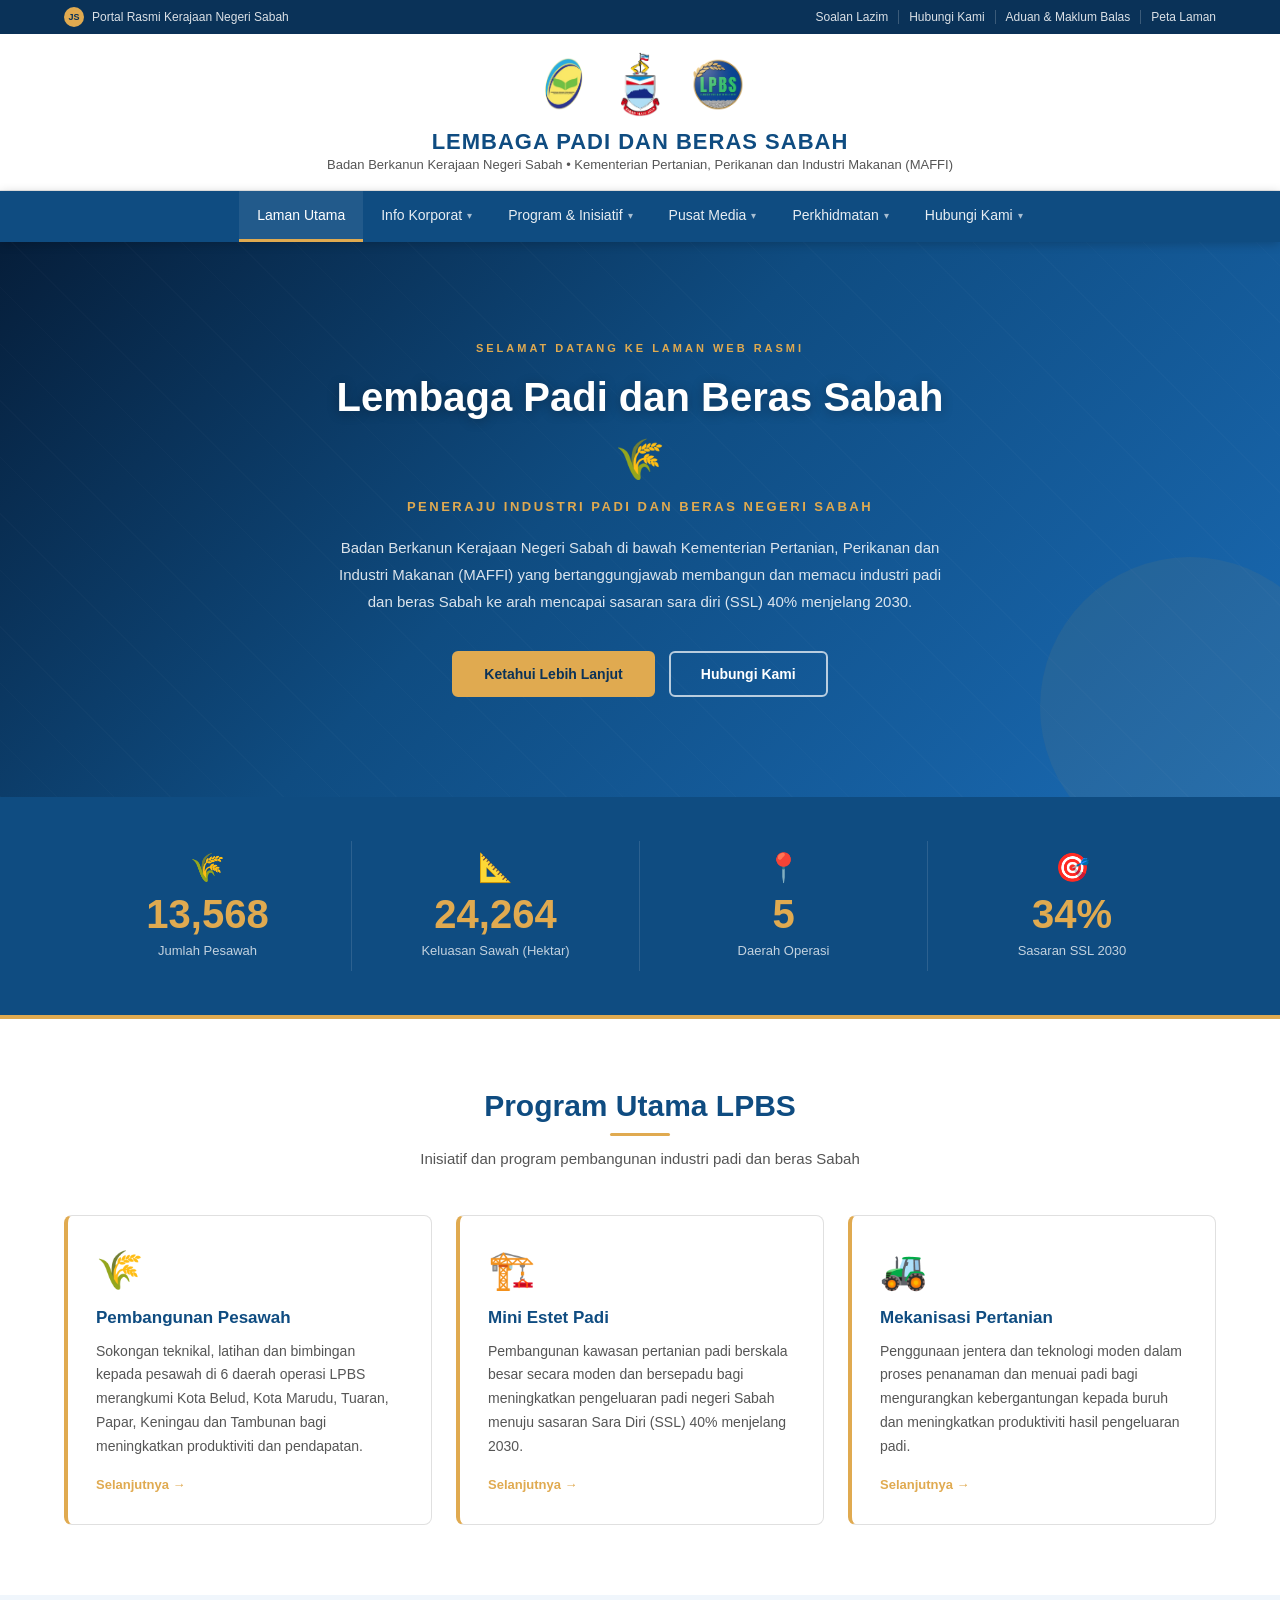
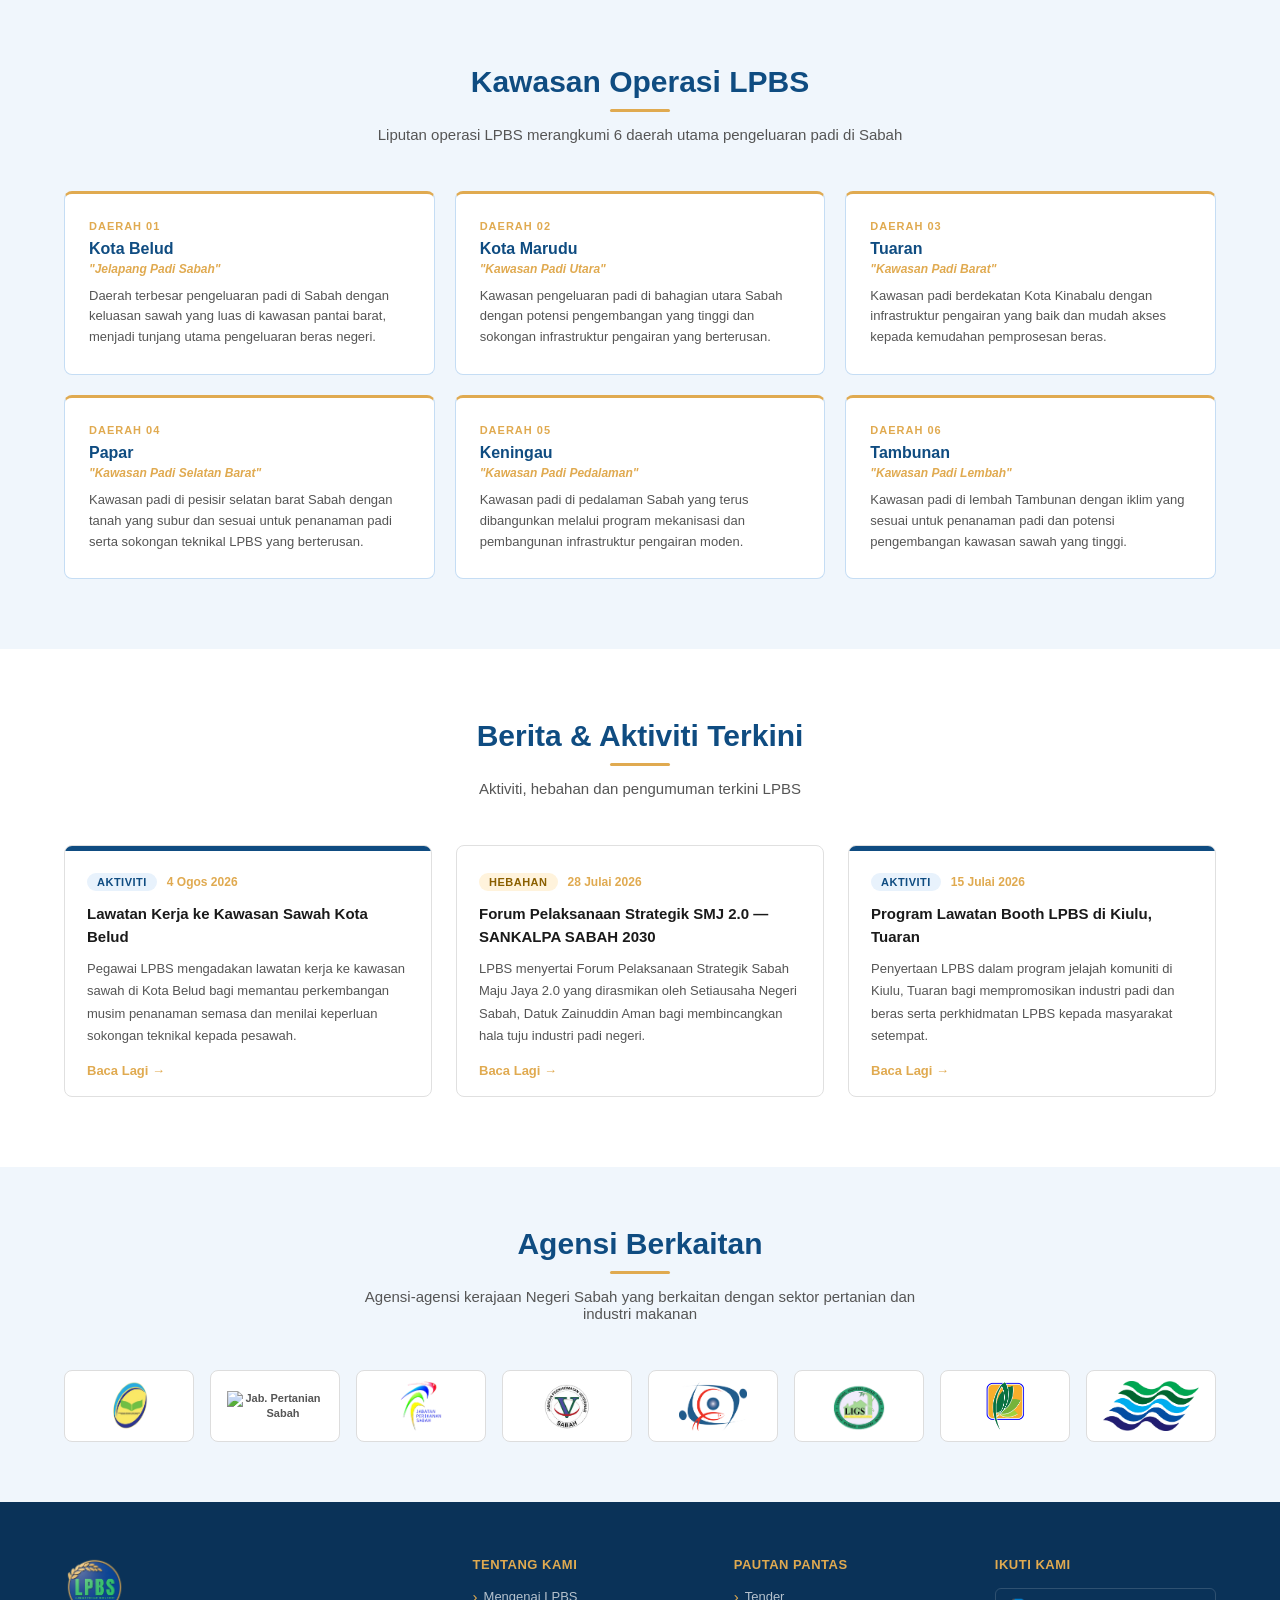
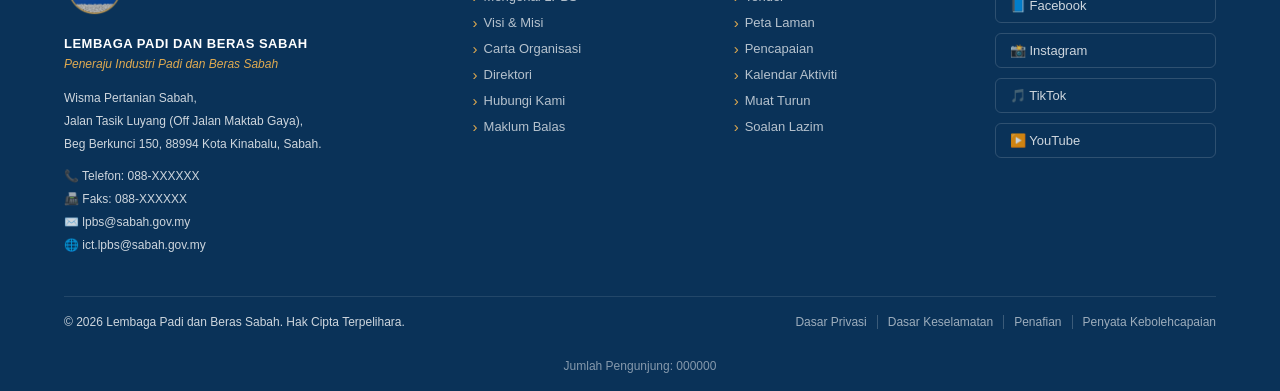
==== index.html @ e5ec913c "Laman web LPBS - versi pertama" ====
<!DOCTYPE html>
<html lang="ms">
<head>
  <meta charset="UTF-8">
  <meta name="viewport" content="width=device-width, initial-scale=1.0">
  <meta name="description" content="Laman web rasmi Lembaga Padi dan Beras Sabah (LPBS). Badan Berkanun Kerajaan Negeri Sabah di bawah MAFFI — membangun industri padi dan beras Sabah.">
  <title>Laman Utama — Lembaga Padi dan Beras Sabah (LPBS)</title>
  <link rel="stylesheet" href="css/style.css">
</head>
<body>

<!-- BAR UTILITI ATAS -->
<div class="bar-utiliti">
  <div class="bekas">
    <div class="kiri">
      <span class="jata-kecil">JS</span>
      <a href="https://sabah.gov.my" target="_blank">Portal Rasmi Kerajaan Negeri Sabah</a>
    </div>
    <div class="kanan">
      <a href="pages/hubungi-kami.html#faq">Soalan Lazim</a>
      <a href="pages/hubungi-kami.html">Hubungi Kami</a>
      <a href="pages/hubungi-kami.html#maklum-balas">Aduan &amp; Maklum Balas</a>
      <a href="#">Peta Laman</a>
    </div>
  </div>
</div>

<!-- PENGEPALA -->
<header class="pengepala">
  <div class="bekas">
    <div class="logo-baris">
      <img src="assets/logo-maffi.png" alt="Logo MAFFI"
        style="height:55px;width:auto;object-fit:contain"
        onerror="this.style.display='none'">
      <img src="assets/jata-sabah.png" alt="Jata Negeri Sabah"
        style="height:65px;width:auto;object-fit:contain">
      <img src="assets/lpbs-logo.png" alt="Logo LPBS"
        style="height:55px;width:auto;object-fit:contain">
    </div>
    <div class="nama-agensi">
      <h1>LEMBAGA PADI DAN BERAS SABAH</h1>
      <p>Badan Berkanun Kerajaan Negeri Sabah &bull; Kementerian Pertanian, Perikanan dan Industri Makanan (MAFFI)</p>
    </div>
  </div>
</header>

<!-- NAVIGASI -->
<nav class="navigasi">
  <div class="bekas">
    <button class="hamburger" aria-label="Buka Menu">
      <span></span><span></span><span></span>
    </button>
    <div class="nav-dalam">
      <div class="nav-item">
        <a href="index.html" class="aktif">Laman Utama</a>
      </div>
      <div class="nav-item">
        <a href="pages/info-korporat.html">Info Korporat <span class="anak-panah">▾</span></a>
        <div class="dropdown">
          <a href="pages/info-korporat.html">Latar Belakang</a>
          <a href="pages/info-korporat.html#visi-misi">Visi &amp; Misi</a>
          <a href="pages/info-korporat.html#piagam">Piagam Pelanggan</a>
          <a href="pages/info-korporat.html#carta">Carta Organisasi</a>
          <a href="pages/info-korporat.html#pengurusan">Pengurusan Tertinggi</a>
          <a href="pages/info-korporat.html#lembaga">Ahli Lembaga Pengarah</a>
        </div>
      </div>
      <div class="nav-item">
        <a href="pages/program-inisiatif.html">Program &amp; Inisiatif <span class="anak-panah">▾</span></a>
        <div class="dropdown">
          <a href="pages/program-inisiatif.html">Pembangunan Pesawah</a>
          <a href="pages/program-inisiatif.html#pengeluaran">Pengeluaran Padi</a>
          <a href="pages/program-inisiatif.html#mini-estet">Mini Estet Padi</a>
          <a href="pages/program-inisiatif.html#mekanisasi">Mekanisasi Pertanian</a>
          <a href="pages/program-inisiatif.html#skim">Skim Sokongan Pesawah</a>
        </div>
      </div>
      <div class="nav-item">
        <a href="pages/pusat-media.html">Pusat Media <span class="anak-panah">▾</span></a>
        <div class="dropdown">
          <a href="pages/pusat-media.html">Arkib Aktiviti</a>
          <a href="pages/pusat-media.html#galeri">Galeri Foto</a>
          <a href="pages/pusat-media.html#video">Video LPBS</a>
          <a href="pages/pusat-media.html#muat-turun">Muat Turun</a>
          <a href="pages/pusat-media.html#pencapaian">Pencapaian &amp; Anugerah</a>
        </div>
      </div>
      <div class="nav-item">
        <a href="#">Perkhidmatan <span class="anak-panah">▾</span></a>
        <div class="dropdown">
          <a href="#">Portal SSO</a>
          <a href="#">Webmail</a>
          <a href="#">e-Prestasi</a>
          <a href="#">e-Cuti</a>
          <a href="#">e-Pergerakan</a>
        </div>
      </div>
      <div class="nav-item">
        <a href="pages/hubungi-kami.html">Hubungi Kami <span class="anak-panah">▾</span></a>
        <div class="dropdown">
          <a href="pages/hubungi-kami.html">Direktori</a>
          <a href="pages/hubungi-kami.html#maklum-balas">Maklum Balas</a>
          <a href="pages/hubungi-kami.html#faq">Soalan Lazim (FAQ)</a>
        </div>
      </div>
    </div>
  </div>
</nav>

<!-- HERO BANNER -->
<section class="hero">
  <div class="hero-dalam">
    <div class="hero-label">Selamat Datang ke Laman Web Rasmi</div>
    <h2>Lembaga Padi dan Beras Sabah</h2>
    <span class="hero-ikon">🌾</span>
    <div class="hero-tagline">Peneraju Industri Padi dan Beras Negeri Sabah</div>
    <p>Badan Berkanun Kerajaan Negeri Sabah di bawah Kementerian Pertanian, Perikanan dan Industri Makanan (MAFFI) yang bertanggungjawab membangun dan memacu industri padi dan beras Sabah ke arah mencapai sasaran sara diri (SSL) 40% menjelang 2030.</p>
    <div class="hero-butang">
      <a href="pages/info-korporat.html" class="btn-emas">Ketahui Lebih Lanjut</a>
      <a href="pages/hubungi-kami.html" class="btn-garisan">Hubungi Kami</a>
    </div>
  </div>
</section>

<!-- BAR STATISTIK -->
<section class="bar-statistik">
  <div class="bekas">
    <div class="statistik-grid">
      <div class="statistik-item">
        <span class="stat-ikon">🌾</span>
        <div class="stat-nombor" data-sasaran="15847">0</div>
        <div class="stat-label">Jumlah Pesawah</div>
      </div>
      <div class="statistik-item">
        <span class="stat-ikon">📐</span>
        <div class="stat-nombor" data-sasaran="28340">0</div>
        <div class="stat-label">Keluasan Sawah (Hektar)</div>
      </div>
      <div class="statistik-item">
        <span class="stat-ikon">📍</span>
        <div class="stat-nombor" data-sasaran="6">0</div>
        <div class="stat-label">Daerah Operasi</div>
      </div>
      <div class="statistik-item">
        <span class="stat-ikon">🎯</span>
        <div class="stat-nombor" data-sasaran="40" data-sufiks="%">0%</div>
        <div class="stat-label">Sasaran SSL 2030</div>
      </div>
    </div>
  </div>
</section>

<!-- PROGRAM UTAMA -->
<section class="seksyen-program">
  <div class="bekas">
    <div class="tajuk-seksyen">
      <h2>Program Utama LPBS</h2>
      <div class="garis-emas"></div>
      <p>Inisiatif dan program pembangunan industri padi dan beras Sabah</p>
    </div>
    <div class="program-grid">
      <div class="kad-program">
        <div class="kad-ikon">🌾</div>
        <h3>Pembangunan Pesawah</h3>
        <p>Sokongan teknikal, latihan dan bimbingan kepada pesawah di 6 daerah operasi LPBS merangkumi Kota Belud, Kota Marudu, Tuaran, Papar, Keningau dan Tambunan bagi meningkatkan produktiviti dan pendapatan.</p>
        <a href="pages/program-inisiatif.html" class="pautan-selanjutnya">Selanjutnya →</a>
      </div>
      <div class="kad-program">
        <div class="kad-ikon">🏗️</div>
        <h3>Mini Estet Padi</h3>
        <p>Pembangunan kawasan pertanian padi berskala besar secara moden dan bersepadu bagi meningkatkan pengeluaran padi negeri Sabah menuju sasaran Sara Diri (SSL) 40% menjelang 2030.</p>
        <a href="pages/program-inisiatif.html#mini-estet" class="pautan-selanjutnya">Selanjutnya →</a>
      </div>
      <div class="kad-program">
        <div class="kad-ikon">🚜</div>
        <h3>Mekanisasi Pertanian</h3>
        <p>Penggunaan jentera dan teknologi moden dalam proses penanaman dan menuai padi bagi mengurangkan kebergantungan kepada buruh dan meningkatkan produktiviti hasil pengeluaran padi.</p>
        <a href="pages/program-inisiatif.html#mekanisasi" class="pautan-selanjutnya">Selanjutnya →</a>
      </div>
    </div>
  </div>
</section>

<!-- KAWASAN OPERASI -->
<section class="seksyen-daerah">
  <div class="bekas">
    <div class="tajuk-seksyen">
      <h2>Kawasan Operasi LPBS</h2>
      <div class="garis-emas"></div>
      <p>Liputan operasi LPBS merangkumi 6 daerah utama pengeluaran padi di Sabah</p>
    </div>
    <div class="daerah-grid">
      <div class="kad-daerah">
        <div class="daerah-nombor">DAERAH 01</div>
        <h3>Kota Belud</h3>
        <div class="daerah-gelaran">"Jelapang Padi Sabah"</div>
        <p>Daerah terbesar pengeluaran padi di Sabah dengan keluasan sawah yang luas di kawasan pantai barat, menjadi tunjang utama pengeluaran beras negeri.</p>
      </div>
      <div class="kad-daerah">
        <div class="daerah-nombor">DAERAH 02</div>
        <h3>Kota Marudu</h3>
        <div class="daerah-gelaran">"Kawasan Padi Utara"</div>
        <p>Kawasan pengeluaran padi di bahagian utara Sabah dengan potensi pengembangan yang tinggi dan sokongan infrastruktur pengairan yang berterusan.</p>
      </div>
      <div class="kad-daerah">
        <div class="daerah-nombor">DAERAH 03</div>
        <h3>Tuaran</h3>
        <div class="daerah-gelaran">"Kawasan Padi Barat"</div>
        <p>Kawasan padi berdekatan Kota Kinabalu dengan infrastruktur pengairan yang baik dan mudah akses kepada kemudahan pemprosesan beras.</p>
      </div>
      <div class="kad-daerah">
        <div class="daerah-nombor">DAERAH 04</div>
        <h3>Papar</h3>
        <div class="daerah-gelaran">"Kawasan Padi Selatan Barat"</div>
        <p>Kawasan padi di pesisir selatan barat Sabah dengan tanah yang subur dan sesuai untuk penanaman padi serta sokongan teknikal LPBS yang berterusan.</p>
      </div>
      <div class="kad-daerah">
        <div class="daerah-nombor">DAERAH 05</div>
        <h3>Keningau</h3>
        <div class="daerah-gelaran">"Kawasan Padi Pedalaman"</div>
        <p>Kawasan padi di pedalaman Sabah yang terus dibangunkan melalui program mekanisasi dan pembangunan infrastruktur pengairan moden.</p>
      </div>
      <div class="kad-daerah">
        <div class="daerah-nombor">DAERAH 06</div>
        <h3>Tambunan</h3>
        <div class="daerah-gelaran">"Kawasan Padi Lembah"</div>
        <p>Kawasan padi di lembah Tambunan dengan iklim yang sesuai untuk penanaman padi dan potensi pengembangan kawasan sawah yang tinggi.</p>
      </div>
    </div>
  </div>
</section>

<!-- BERITA & AKTIVITI -->
<section class="seksyen-berita">
  <div class="bekas">
    <div class="tajuk-seksyen">
      <h2>Berita &amp; Aktiviti Terkini</h2>
      <div class="garis-emas"></div>
      <p>Aktiviti, hebahan dan pengumuman terkini LPBS</p>
    </div>
    <div class="berita-grid">
      <div class="kad-berita">
        <div class="berita-bar"></div>
        <div class="berita-kandungan">
          <div class="berita-meta">
            <span class="badge-kategori badge-aktiviti">Aktiviti</span>
            <span class="berita-tarikh">4 Ogos 2026</span>
          </div>
          <h3>Lawatan Kerja ke Kawasan Sawah Kota Belud</h3>
          <p>Pegawai LPBS mengadakan lawatan kerja ke kawasan sawah di Kota Belud bagi memantau perkembangan musim penanaman semasa dan menilai keperluan sokongan teknikal kepada pesawah.</p>
          <a href="pages/pusat-media.html" class="pautan-baca">Baca Lagi →</a>
        </div>
      </div>
      <div class="kad-berita">
        <div class="berita-bar" style="background:var(--emas)"></div>
        <div class="berita-kandungan">
          <div class="berita-meta">
            <span class="badge-kategori badge-hebahan">Hebahan</span>
            <span class="berita-tarikh">28 Julai 2026</span>
          </div>
          <h3>Forum Pelaksanaan Strategik SMJ 2.0 — SANKALPA SABAH 2030</h3>
          <p>LPBS menyertai Forum Pelaksanaan Strategik Sabah Maju Jaya 2.0 yang dirasmikan oleh Setiausaha Negeri Sabah, Datuk Zainuddin Aman bagi membincangkan hala tuju industri padi negeri.</p>
          <a href="pages/pusat-media.html" class="pautan-baca">Baca Lagi →</a>
        </div>
      </div>
      <div class="kad-berita">
        <div class="berita-bar"></div>
        <div class="berita-kandungan">
          <div class="berita-meta">
            <span class="badge-kategori badge-aktiviti">Aktiviti</span>
            <span class="berita-tarikh">15 Julai 2026</span>
          </div>
          <h3>Program Lawatan Booth LPBS di Kiulu, Tuaran</h3>
          <p>Penyertaan LPBS dalam program jelajah komuniti di Kiulu, Tuaran bagi mempromosikan industri padi dan beras serta perkhidmatan LPBS kepada masyarakat setempat.</p>
          <a href="pages/pusat-media.html" class="pautan-baca">Baca Lagi →</a>
        </div>
      </div>
    </div>
  </div>
</section>

<!-- AGENSI BERKAITAN -->
<section class="seksyen-agensi">
  <div class="bekas">
    <div class="tajuk-seksyen">
      <h2>Agensi Berkaitan</h2>
      <div class="garis-emas"></div>
      <p>Agensi-agensi kerajaan Negeri Sabah yang berkaitan dengan sektor pertanian dan industri makanan</p>
    </div>
    <div class="agensi-grid">
      <a href="https://maffi.sabah.gov.my" target="_blank" class="kad-agensi">
        <img src="assets/logo-maffi.png" alt="MAFFI" style="max-height:50px;max-width:110px;object-fit:contain" onerror="this.style.display='none';this.nextElementSibling.style.display='block'">
        <span style="display:none;font-size:12px;font-weight:600;color:#0F4C81">MAFFI</span>
      </a>
      <a href="https://tani.sabah.gov.my" target="_blank" class="kad-agensi">
        <img src="assets/logo-pertanian.png" alt="Jab. Pertanian Sabah" style="max-height:50px;max-width:110px;object-fit:contain">
      </a>
      <a href="https://fishdept.sabah.gov.my" target="_blank" class="kad-agensi">
        <img src="assets/logo-perikanan.png" alt="Jab. Perikanan Sabah" style="max-height:50px;max-width:110px;object-fit:contain">
      </a>
      <a href="https://vet.sabah.gov.my" target="_blank" class="kad-agensi">
        <img src="assets/logo-veterinar.png" alt="Jab. Veterinar Sabah" style="max-height:50px;max-width:110px;object-fit:contain">
      </a>
      <a href="https://konelayan.sabah.gov.my" target="_blank" class="kad-agensi">
        <img src="assets/logo-konelayan.png" alt="Ko-Nelayan" style="max-height:50px;max-width:110px;object-fit:contain">
      </a>
      <a href="https://ligs.gov.my" target="_blank" class="kad-agensi">
        <img src="assets/logo-ligs.png" alt="LIGS" style="max-height:50px;max-width:110px;object-fit:contain">
      </a>
      <a href="https://kpd.sabah.gov.my" target="_blank" class="kad-agensi">
        <img src="assets/logo-kpd.png" alt="KPD" style="max-height:50px;max-width:110px;object-fit:contain">
      </a>
      <a href="https://did.sabah.gov.my" target="_blank" class="kad-agensi">
        <img src="assets/logo-did.png" alt="Jab. Pengairan &amp; Saliran" style="max-height:50px;max-width:110px;object-fit:contain">
      </a>
    </div>
  </div>
</section>

<!-- FOOTER -->
<footer class="footer">
  <div class="bekas">
    <div class="footer-grid">
      <div>
        <img src="assets/lpbs-logo.png" alt="Logo LPBS" style="height:60px;width:auto;object-fit:contain;margin-bottom:14px">
        <div class="footer-nama">LEMBAGA PADI DAN BERAS SABAH</div>
        <div class="footer-tagline">Peneraju Industri Padi dan Beras Sabah</div>
        <div class="footer-alamat">
          <span>Wisma Pertanian Sabah,</span>
          <span>Jalan Tasik Luyang (Off Jalan Maktab Gaya),</span>
          <span>Beg Berkunci 150, 88994 Kota Kinabalu, Sabah.</span>
          <span style="margin-top:10px;display:block">📞 Telefon: 088-XXXXXX</span>
          <span>📠 Faks: 088-XXXXXX</span>
          <span>✉️ lpbs@sabah.gov.my</span>
          <span>🌐 ict.lpbs@sabah.gov.my</span>
        </div>
      </div>
      <div>
        <h4>Tentang Kami</h4>
        <ul class="footer-pautan">
          <li><a href="pages/info-korporat.html">Mengenai LPBS</a></li>
          <li><a href="pages/info-korporat.html#visi-misi">Visi &amp; Misi</a></li>
          <li><a href="pages/info-korporat.html#carta">Carta Organisasi</a></li>
          <li><a href="pages/hubungi-kami.html">Direktori</a></li>
          <li><a href="pages/hubungi-kami.html">Hubungi Kami</a></li>
          <li><a href="pages/hubungi-kami.html#maklum-balas">Maklum Balas</a></li>
        </ul>
      </div>
      <div>
        <h4>Pautan Pantas</h4>
        <ul class="footer-pautan">
          <li><a href="#">Tender</a></li>
          <li><a href="#">Peta Laman</a></li>
          <li><a href="pages/pusat-media.html#pencapaian">Pencapaian</a></li>
          <li><a href="#">Kalendar Aktiviti</a></li>
          <li><a href="pages/pusat-media.html#muat-turun">Muat Turun</a></li>
          <li><a href="pages/hubungi-kami.html#faq">Soalan Lazim</a></li>
        </ul>
      </div>
      <div>
        <h4>Ikuti Kami</h4>
        <div class="sosial-grid">
          <a href="#" class="btn-sosial">📘 Facebook</a>
          <a href="#" class="btn-sosial">📸 Instagram</a>
          <a href="#" class="btn-sosial">🎵 TikTok</a>
          <a href="#" class="btn-sosial">▶️ YouTube</a>
        </div>
      </div>
    </div>
    <div class="footer-bawah">
      <span>© 2026 Lembaga Padi dan Beras Sabah. Hak Cipta Terpelihara.</span>
      <div class="footer-bawah-kanan">
        <a href="#">Dasar Privasi</a>
        <a href="#">Dasar Keselamatan</a>
        <a href="#">Penafian</a>
        <a href="#">Penyata Kebolehcapaian</a>
      </div>
    </div>
    <div class="pengunjung">Jumlah Pengunjung: 000000</div>
  </div>
</footer>

<script src="js/main.js"></script>
</body>
</html>
---- css/style.css ----
/* ============================================
   LPBS - Lembaga Padi dan Beras Sabah
   Stail Utama
   ============================================ */

*, *::before, *::after { box-sizing: border-box; margin: 0; padding: 0; }

:root {
  --primary:     #0F4C81;
  --primary-dk:  #0a3258;
  --mid:         #1A6BB5;
  --accent:      #E0AA50;
  --accent-cerah:#F0C060;
  --hijau-muda:  #E8F2FC;
  --latar:       #F0F6FC;
  --sempadan:    #C5DDF4;
  --teks-gelap:  #1a1a1a;
  --teks-kelabu: #555;
  --font: 'Segoe UI', Arial, sans-serif;
}

html { scroll-behavior: smooth; }
body { font-family: var(--font); color: var(--teks-gelap); background: #fff; }
a { text-decoration: none; color: inherit; }
img { max-width: 100%; }

/* ============================================
   BAR UTILITI ATAS
   ============================================ */
.bar-utiliti {
  background: var(--primary-dk);
  padding: 7px 0;
  font-size: 12px;
  color: rgba(255,255,255,0.85);
}
.bar-utiliti .bekas {
  display: flex;
  justify-content: space-between;
  align-items: center;
}
.bar-utiliti a { color: rgba(255,255,255,0.85); transition: color 0.2s; }
.bar-utiliti a:hover { color: var(--accent); }
.bar-utiliti .kiri { display: flex; align-items: center; gap: 8px; }
.bar-utiliti .kanan { display: flex; gap: 0; }
.bar-utiliti .kanan a { padding: 0 10px; border-right: 1px solid rgba(255,255,255,0.2); }
.bar-utiliti .kanan a:last-child { border-right: none; padding-right: 0; }
.jata-kecil {
  width: 20px; height: 20px;
  background: var(--accent);
  border-radius: 50%;
  display: inline-flex; align-items: center; justify-content: center;
  font-size: 9px; font-weight: 700; color: var(--primary-dk);
  flex-shrink: 0;
}

/* ============================================
   PENGEPALA (HEADER)
   ============================================ */
.pengepala {
  background: #fff;
  padding: 18px 0;
  border-bottom: 1px solid #e8e8e8;
  box-shadow: 0 2px 8px rgba(0,0,0,0.06);
}
.pengepala .bekas {
  display: flex;
  align-items: center;
  justify-content: center;
  flex-direction: column;
  gap: 12px;
}
.logo-baris {
  display: flex;
  align-items: center;
  justify-content: center;
  gap: 30px;
}
.logo-kotak {
  display: flex;
  flex-direction: column;
  align-items: center;
  gap: 4px;
}
.logo-placeholder {
  border: 1px solid #ddd;
  border-radius: 6px;
  background: #f0f0f0;
  display: flex;
  align-items: center;
  justify-content: center;
  font-size: 11px;
  font-weight: 600;
  color: #666;
  letter-spacing: 0.5px;
}
.logo-placeholder.maffi  { width: 80px; height: 60px; }
.logo-placeholder.jata   { width: 70px; height: 70px; border-radius: 50%; background: #e8f0e8; border-color: var(--mid); color: var(--primary); font-size: 10px; }
.logo-placeholder.lpbs   { width: 80px; height: 60px; background: var(--hijau-muda); border-color: var(--mid); color: var(--primary); }
.pemisah-logo {
  display: none;
}
.nama-agensi {
  text-align: center;
}
.nama-agensi h1 {
  font-size: 22px;
  font-weight: 700;
  color: var(--primary);
  letter-spacing: 1px;
  line-height: 1.2;
}
.nama-agensi p {
  font-size: 13px;
  color: var(--teks-kelabu);
  margin-top: 2px;
}

/* ============================================
   NAVIGASI
   ============================================ */
.navigasi {
  background: var(--primary);
  position: sticky;
  top: 0;
  z-index: 1000;
  box-shadow: 0 2px 10px rgba(0,0,0,0.2);
}
.nav-dalam {
  display: flex;
  align-items: stretch;
  justify-content: center;
}
.nav-item {
  position: relative;
}
.nav-item > a {
  display: flex;
  align-items: center;
  gap: 5px;
  padding: 16px 18px;
  color: rgba(255,255,255,0.9);
  font-size: 14px;
  font-weight: 500;
  transition: all 0.2s;
  border-bottom: 3px solid transparent;
  white-space: nowrap;
}
.nav-item > a:hover,
.nav-item > a.aktif {
  color: #fff;
  background: rgba(255,255,255,0.08);
  border-bottom-color: var(--accent);
}
.nav-item > a .anak-panah {
  font-size: 10px;
  opacity: 0.7;
  transition: transform 0.2s;
}
.nav-item:hover > a .anak-panah { transform: rotate(180deg); }

.dropdown {
  display: none;
  position: absolute;
  top: 100%;
  left: 0;
  background: #fff;
  min-width: 230px;
  box-shadow: 0 8px 24px rgba(0,0,0,0.15);
  border-top: 3px solid var(--accent);
  border-radius: 0 0 8px 8px;
  z-index: 999;
  animation: turunDropdown 0.15s ease;
}
@keyframes turunDropdown {
  from { opacity: 0; transform: translateY(-6px); }
  to   { opacity: 1; transform: translateY(0); }
}
.nav-item:hover .dropdown { display: block; }
.dropdown a {
  display: block;
  padding: 11px 18px;
  font-size: 13px;
  color: var(--teks-gelap);
  border-left: 3px solid transparent;
  transition: all 0.15s;
}
.dropdown a:hover {
  background: var(--hijau-muda);
  border-left-color: var(--primary);
  color: var(--primary);
  padding-left: 22px;
}
.hamburger {
  display: none;
  background: none;
  border: none;
  cursor: pointer;
  padding: 14px 16px;
  flex-direction: column;
  gap: 5px;
  margin-left: auto;
}
.hamburger span {
  display: block;
  width: 24px; height: 2px;
  background: var(--accent);
  transition: all 0.3s;
}

/* ============================================
   BEKAS UMUM
   ============================================ */
.bekas {
  max-width: 1200px;
  margin: 0 auto;
  padding: 0 24px;
}
.tajuk-seksyen {
  text-align: center;
  margin-bottom: 48px;
}
.tajuk-seksyen h2 {
  font-size: 30px;
  font-weight: 700;
  color: var(--primary);
  margin-bottom: 10px;
}
.garis-emas {
  width: 60px; height: 3px;
  background: var(--accent);
  margin: 0 auto 14px;
  border-radius: 2px;
}
.tajuk-seksyen p {
  color: var(--teks-kelabu);
  font-size: 15px;
  max-width: 600px;
  margin: 0 auto;
}

/* ============================================
   HERO BANNER
   ============================================ */
.hero {
  background: linear-gradient(135deg, #061e3a 0%, var(--primary) 45%, var(--mid) 100%);
  position: relative;
  overflow: hidden;
  padding: 100px 24px;
  text-align: center;
  color: #fff;
}
.hero::before {
  content: '';
  position: absolute;
  inset: 0;
  background-image: repeating-linear-gradient(
    45deg,
    rgba(255,255,255,0.015) 0px,
    rgba(255,255,255,0.015) 1px,
    transparent 1px,
    transparent 40px
  );
}
.hero::after {
  content: '';
  position: absolute;
  bottom: -60px; right: -60px;
  width: 300px; height: 300px;
  border-radius: 50%;
  background: rgba(200,150,62,0.08);
  pointer-events: none;
}
.hero-dalam { position: relative; z-index: 1; max-width: 750px; margin: 0 auto; }
.hero-label {
  font-size: 11px;
  letter-spacing: 3px;
  color: var(--accent);
  font-weight: 600;
  text-transform: uppercase;
  margin-bottom: 20px;
}
.hero h2 {
  font-size: clamp(24px, 3.5vw, 40px);
  white-space: nowrap;
  font-weight: 800;
  line-height: 1.15;
  margin-bottom: 16px;
  text-shadow: 0 2px 12px rgba(0,0,0,0.3);
}
.hero-ikon { font-size: 40px; margin: 16px 0; display: block; }
.hero-tagline {
  font-size: 13px;
  letter-spacing: 2.5px;
  color: var(--accent);
  font-weight: 600;
  margin-bottom: 20px;
  text-transform: uppercase;
}
.hero p {
  font-size: 15px;
  line-height: 1.8;
  color: rgba(255,255,255,0.85);
  max-width: 620px;
  margin: 0 auto 36px;
}
.hero-butang { display: flex; gap: 14px; justify-content: center; flex-wrap: wrap; }
.btn-emas {
  background: var(--accent);
  color: var(--primary-dk);
  font-weight: 700;
  padding: 13px 30px;
  border-radius: 6px;
  font-size: 14px;
  transition: all 0.2s;
  border: 2px solid var(--accent);
}
.btn-emas:hover { background: var(--accent-cerah); border-color: var(--accent-cerah); transform: translateY(-2px); }
.btn-garisan {
  background: transparent;
  color: #fff;
  font-weight: 600;
  padding: 13px 30px;
  border-radius: 6px;
  font-size: 14px;
  border: 2px solid rgba(255,255,255,0.7);
  transition: all 0.2s;
}
.btn-garisan:hover { background: rgba(255,255,255,0.1); border-color: #fff; transform: translateY(-2px); }

/* ============================================
   BAR STATISTIK
   ============================================ */
.bar-statistik {
  background: var(--primary);
  padding: 44px 0;
  border-bottom: 4px solid var(--accent);
}
.statistik-grid {
  display: grid;
  grid-template-columns: repeat(4, 1fr);
  gap: 0;
}
.statistik-item {
  text-align: center;
  padding: 10px 20px;
  border-right: 1px solid rgba(255,255,255,0.12);
  color: #fff;
}
.statistik-item:last-child { border-right: none; }
.stat-ikon { font-size: 28px; margin-bottom: 10px; display: block; }
.stat-nombor {
  font-size: 40px;
  font-weight: 800;
  color: var(--accent);
  line-height: 1;
  margin-bottom: 8px;
  font-variant-numeric: tabular-nums;
}
.stat-label {
  font-size: 13px;
  color: rgba(255,255,255,0.75);
  line-height: 1.4;
}

/* ============================================
   PROGRAM UTAMA
   ============================================ */
.seksyen-program { background: #fff; padding: 70px 0; }
.program-grid {
  display: grid;
  grid-template-columns: repeat(3, 1fr);
  gap: 24px;
}
.kad-program {
  background: #fff;
  border: 1px solid #e0e0e0;
  border-radius: 8px;
  padding: 32px 28px;
  border-left: 4px solid var(--accent);
  transition: all 0.3s;
  display: flex;
  flex-direction: column;
}
.kad-program:hover {
  transform: translateY(-5px);
  box-shadow: 0 12px 32px rgba(26,77,46,0.12);
  border-left-color: var(--primary);
}
.kad-ikon { font-size: 38px; margin-bottom: 16px; }
.kad-program h3 { font-size: 17px; font-weight: 700; color: var(--primary); margin-bottom: 12px; }
.kad-program p { font-size: 14px; color: var(--teks-kelabu); line-height: 1.7; flex: 1; }
.pautan-selanjutnya {
  display: inline-flex;
  align-items: center;
  gap: 5px;
  color: var(--accent);
  font-size: 13px;
  font-weight: 600;
  margin-top: 18px;
  transition: gap 0.2s;
}
.kad-program:hover .pautan-selanjutnya { gap: 9px; }

/* ============================================
   KAWASAN OPERASI
   ============================================ */
.seksyen-daerah { background: var(--latar); padding: 70px 0; }
.daerah-grid {
  display: grid;
  grid-template-columns: repeat(3, 1fr);
  gap: 20px;
}
.kad-daerah {
  background: #fff;
  border: 1px solid var(--sempadan);
  border-radius: 8px;
  padding: 26px 24px;
  border-top: 3px solid var(--accent);
  transition: all 0.3s;
  cursor: pointer;
}
.kad-daerah:hover {
  transform: translateY(-4px);
  box-shadow: 0 10px 28px rgba(26,77,46,0.1);
  border-top-color: var(--primary);
}
.daerah-nombor {
  font-size: 11px;
  font-weight: 700;
  color: var(--accent);
  letter-spacing: 1px;
  margin-bottom: 8px;
}
.kad-daerah h3 { font-size: 16px; font-weight: 700; color: var(--primary); margin-bottom: 4px; }
.daerah-gelaran {
  font-size: 12px;
  color: var(--accent);
  font-weight: 600;
  margin-bottom: 10px;
  font-style: italic;
}
.kad-daerah p { font-size: 13px; color: var(--teks-kelabu); line-height: 1.6; }

/* ============================================
   BERITA & AKTIVITI
   ============================================ */
.seksyen-berita { background: #fff; padding: 70px 0; }
.berita-grid {
  display: grid;
  grid-template-columns: repeat(3, 1fr);
  gap: 24px;
}
.kad-berita {
  background: #fff;
  border: 1px solid #e0e0e0;
  border-radius: 8px;
  overflow: hidden;
  transition: all 0.3s;
  display: flex;
  flex-direction: column;
}
.kad-berita:hover {
  transform: translateY(-4px);
  box-shadow: 0 10px 28px rgba(0,0,0,0.1);
}
.berita-bar { height: 5px; background: var(--primary); }
.berita-kandungan { padding: 22px 22px 18px; flex: 1; display: flex; flex-direction: column; }
.berita-meta { display: flex; align-items: center; gap: 10px; margin-bottom: 12px; }
.badge-kategori {
  font-size: 11px;
  font-weight: 700;
  padding: 3px 10px;
  border-radius: 20px;
  text-transform: uppercase;
  letter-spacing: 0.5px;
}
.badge-aktiviti { background: var(--hijau-muda); color: var(--primary); }
.badge-hebahan { background: #FFF3DC; color: #8a5f00; }
.badge-kenyataan { background: #e8eef8; color: #1a3a6e; }
.berita-tarikh { font-size: 12px; color: var(--accent); font-weight: 600; }
.kad-berita h3 { font-size: 15px; font-weight: 700; color: var(--teks-gelap); margin-bottom: 10px; line-height: 1.5; }
.kad-berita p { font-size: 13px; color: var(--teks-kelabu); line-height: 1.7; flex: 1; }
.pautan-baca {
  display: inline-flex;
  align-items: center;
  gap: 5px;
  color: var(--accent);
  font-size: 13px;
  font-weight: 600;
  margin-top: 16px;
  transition: gap 0.2s;
}
.kad-berita:hover .pautan-baca { gap: 9px; }

/* ============================================
   AGENSI BERKAITAN
   ============================================ */
.seksyen-agensi { background: var(--latar); padding: 60px 0; }
.agensi-grid {
  display: flex;
  flex-wrap: wrap;
  gap: 16px;
  justify-content: center;
  align-items: center;
}
.kad-agensi {
  background: #fff;
  border: 1px solid #ddd;
  border-radius: 8px;
  width: 130px;
  height: 72px;
  display: flex;
  align-items: center;
  justify-content: center;
  font-size: 11px;
  font-weight: 600;
  color: #555;
  text-align: center;
  padding: 12px 16px;
  background: #fff;
  transition: all 0.2s;
  cursor: pointer;
  line-height: 1.3;
}
.kad-agensi:hover {
  border-color: var(--primary);
  color: var(--primary);
  box-shadow: 0 4px 12px rgba(26,77,46,0.1);
  transform: translateY(-2px);
}

/* ============================================
   FOOTER
   ============================================ */
.footer {
  background: var(--primary-dk);
  color: rgba(255,255,255,0.8);
  padding: 55px 0 0;
}
.footer-grid {
  display: grid;
  grid-template-columns: 2fr 1.2fr 1.2fr 1.2fr;
  gap: 40px;
  padding-bottom: 40px;
}
.footer-logo-box {
  width: 80px; height: 55px;
  background: rgba(255,255,255,0.1);
  border: 1px solid rgba(255,255,255,0.2);
  border-radius: 6px;
  display: flex;
  align-items: center;
  justify-content: center;
  font-size: 11px;
  color: rgba(255,255,255,0.6);
  margin-bottom: 14px;
}
.footer-nama {
  font-size: 13px;
  font-weight: 700;
  color: #fff;
  letter-spacing: 0.5px;
  margin-bottom: 4px;
  line-height: 1.4;
}
.footer-tagline {
  font-size: 12px;
  font-style: italic;
  color: var(--accent);
  margin-bottom: 16px;
}
.footer-alamat { font-size: 12px; line-height: 1.9; }
.footer-alamat span { display: block; }
.footer h4 {
  color: var(--accent);
  font-size: 13px;
  font-weight: 700;
  letter-spacing: 0.5px;
  margin-bottom: 16px;
  text-transform: uppercase;
}
.footer-pautan { list-style: none; }
.footer-pautan li { margin-bottom: 9px; }
.footer-pautan a {
  font-size: 13px;
  color: rgba(255,255,255,0.7);
  transition: all 0.2s;
  display: flex;
  align-items: center;
  gap: 6px;
}
.footer-pautan a::before {
  content: '›';
  color: var(--accent);
  font-size: 15px;
}
.footer-pautan a:hover { color: #fff; padding-left: 4px; }
.sosial-grid { display: flex; flex-direction: column; gap: 10px; }
.btn-sosial {
  display: flex;
  align-items: center;
  gap: 10px;
  padding: 9px 14px;
  border: 1px solid rgba(255,255,255,0.15);
  border-radius: 6px;
  font-size: 13px;
  color: rgba(255,255,255,0.8);
  transition: all 0.2s;
}
.btn-sosial:hover {
  border-color: var(--accent);
  color: var(--accent);
  background: rgba(200,150,62,0.08);
}
.footer-bawah {
  border-top: 1px solid rgba(255,255,255,0.1);
  padding: 18px 0;
  display: flex;
  justify-content: space-between;
  align-items: center;
  flex-wrap: wrap;
  gap: 10px;
  font-size: 12px;
}
.footer-bawah-kanan { display: flex; gap: 0; }
.footer-bawah-kanan a {
  color: rgba(255,255,255,0.6);
  padding: 0 10px;
  border-right: 1px solid rgba(255,255,255,0.2);
  transition: color 0.2s;
}
.footer-bawah-kanan a:last-child { border-right: none; padding-right: 0; }
.footer-bawah-kanan a:hover { color: var(--accent); }
.pengunjung {
  font-size: 12px;
  color: rgba(255,255,255,0.5);
  text-align: center;
  padding: 12px 0 18px;
}

/* ============================================
   BANNER HALAMAN DALAMAN
   ============================================ */
.banner-halaman {
  background: linear-gradient(135deg, var(--primary-dk) 0%, var(--primary) 100%);
  padding: 50px 0;
  color: #fff;
}
.banner-halaman h1 { font-size: 28px; font-weight: 700; margin-bottom: 10px; }
.roti-remah { font-size: 13px; color: rgba(255,255,255,0.65); }
.roti-remah a { color: rgba(255,255,255,0.65); }
.roti-remah a:hover { color: var(--accent); }
.roti-remah span { color: var(--accent); }

/* ============================================
   HALAMAN DALAMAN — LAYOUT 2 KOLUM
   ============================================ */
.kandungan-halaman { padding: 50px 0; background: var(--latar); }
.layout-dua-kolum { display: grid; grid-template-columns: 260px 1fr; gap: 30px; align-items: start; }
.bar-sisi {
  background: #fff;
  border-radius: 8px;
  overflow: hidden;
  border: 1px solid #e0e0e0;
  position: sticky;
  top: 80px;
}
.bar-sisi h3 {
  background: var(--primary);
  color: #fff;
  padding: 14px 18px;
  font-size: 13px;
  font-weight: 700;
  letter-spacing: 0.5px;
  text-transform: uppercase;
}
.bar-sisi a {
  display: block;
  padding: 12px 18px;
  font-size: 13px;
  color: var(--teks-gelap);
  border-bottom: 1px solid #f0f0f0;
  border-left: 3px solid transparent;
  transition: all 0.15s;
}
.bar-sisi a:last-child { border-bottom: none; }
.bar-sisi a:hover, .bar-sisi a.aktif {
  background: var(--hijau-muda);
  border-left-color: var(--primary);
  color: var(--primary);
  padding-left: 22px;
}
.kawasan-kandungan {
  background: #fff;
  border-radius: 8px;
  padding: 36px 40px;
  border: 1px solid #e0e0e0;
}
.kawasan-kandungan h2 {
  font-size: 22px;
  font-weight: 700;
  color: var(--primary);
  margin-bottom: 20px;
  padding-bottom: 14px;
  border-bottom: 2px solid var(--hijau-muda);
}
.kawasan-kandungan p { font-size: 14px; line-height: 1.9; color: var(--teks-kelabu); margin-bottom: 16px; }
.kotak-visi-misi {
  display: grid;
  grid-template-columns: 1fr 1fr;
  gap: 20px;
  margin-top: 24px;
}
.kotak-vm {
  background: var(--hijau-muda);
  border-radius: 8px;
  padding: 24px;
  border-top: 3px solid var(--primary);
}
.kotak-vm h3 {
  font-size: 14px;
  font-weight: 700;
  color: var(--primary);
  letter-spacing: 1px;
  text-transform: uppercase;
  margin-bottom: 12px;
}
.kotak-vm p { font-size: 14px; color: var(--teks-gelap); line-height: 1.7; margin: 0; }
.kotak-vm ul { padding-left: 18px; }
.kotak-vm ul li { font-size: 13px; color: var(--teks-gelap); line-height: 1.8; margin-bottom: 4px; }

/* ============================================
   HUBUNGI KAMI
   ============================================ */
.layout-hubungi { display: grid; grid-template-columns: 1fr 1fr; gap: 30px; }
.kad-maklumat-hubungi {
  background: var(--primary);
  border-radius: 8px;
  padding: 36px;
  color: #fff;
}
.kad-maklumat-hubungi h2 { font-size: 20px; margin-bottom: 24px; color: #fff; border-bottom: 2px solid rgba(255,255,255,0.15); padding-bottom: 14px; }
.baris-hubungi { display: flex; gap: 14px; margin-bottom: 20px; align-items: flex-start; }
.ikon-hubungi {
  width: 40px; height: 40px; flex-shrink: 0;
  background: rgba(255,255,255,0.1);
  border-radius: 8px;
  display: flex; align-items: center; justify-content: center;
  font-size: 18px;
}
.baris-hubungi h4 { font-size: 11px; color: var(--accent); font-weight: 700; text-transform: uppercase; letter-spacing: 0.5px; margin-bottom: 4px; }
.baris-hubungi p { font-size: 13px; color: rgba(255,255,255,0.8); line-height: 1.7; }
.borang-hubungi { background: #fff; border-radius: 8px; padding: 36px; border: 1px solid #e0e0e0; }
.borang-hubungi h2 { font-size: 20px; color: var(--primary); margin-bottom: 24px; border-bottom: 2px solid var(--hijau-muda); padding-bottom: 14px; }
.kumpulan-borang { margin-bottom: 18px; }
.kumpulan-borang label { display: block; font-size: 13px; font-weight: 600; color: var(--teks-gelap); margin-bottom: 6px; }
.kumpulan-borang input,
.kumpulan-borang textarea,
.kumpulan-borang select {
  width: 100%;
  padding: 11px 14px;
  border: 1px solid #ddd;
  border-radius: 6px;
  font-size: 14px;
  font-family: var(--font);
  transition: border-color 0.2s;
  color: var(--teks-gelap);
}
.kumpulan-borang input:focus,
.kumpulan-borang textarea:focus { outline: none; border-color: var(--primary); box-shadow: 0 0 0 3px rgba(26,77,46,0.08); }
.kumpulan-borang textarea { resize: vertical; min-height: 120px; }
.btn-hantar {
  background: var(--accent);
  color: var(--primary-dk);
  font-weight: 700;
  padding: 13px 32px;
  border: none;
  border-radius: 6px;
  font-size: 15px;
  cursor: pointer;
  font-family: var(--font);
  transition: all 0.2s;
  width: 100%;
}
.btn-hantar:hover { background: var(--accent-cerah); transform: translateY(-1px); }

/* ============================================
   RESPONSIF
   ============================================ */
@media (max-width: 1024px) {
  .footer-grid { grid-template-columns: 1fr 1fr; }
  .program-grid { grid-template-columns: 1fr 1fr; }
}
@media (max-width: 768px) {
  .bar-utiliti .kiri span { display: none; }
  .nav-dalam { flex-direction: column; display: none; }
  .nav-dalam.buka { display: flex; }
  .nav-item { width: 100%; }
  .nav-item > a { padding: 14px 18px; border-bottom: 1px solid rgba(255,255,255,0.08); }
  .dropdown { position: static; box-shadow: none; border: none; border-top: none; background: rgba(0,0,0,0.15); border-radius: 0; animation: none; }
  .hamburger { display: flex; }
  .navigasi .bekas { padding: 0; }
  .statistik-grid { grid-template-columns: repeat(2, 1fr); }
  .statistik-item { border-right: none; border-bottom: 1px solid rgba(255,255,255,0.12); padding: 20px; }
  .program-grid { grid-template-columns: 1fr; }
  .daerah-grid { grid-template-columns: 1fr 1fr; }
  .berita-grid { grid-template-columns: 1fr; }
  .footer-grid { grid-template-columns: 1fr; gap: 30px; }
  .footer-bawah { flex-direction: column; text-align: center; }
  .footer-bawah-kanan { flex-wrap: wrap; justify-content: center; }
  .layout-dua-kolum { grid-template-columns: 1fr; }
  .bar-sisi { position: static; }
  .kotak-visi-misi { grid-template-columns: 1fr; }
  .layout-hubungi { grid-template-columns: 1fr; }
  .hero { padding: 70px 24px; }
  .logo-baris { gap: 14px; }
  .nama-agensi h1 { font-size: 17px; }
}
@media (max-width: 480px) {
  .daerah-grid { grid-template-columns: 1fr; }
  .statistik-grid { grid-template-columns: 1fr 1fr; }
  .stat-nombor { font-size: 30px; }
}
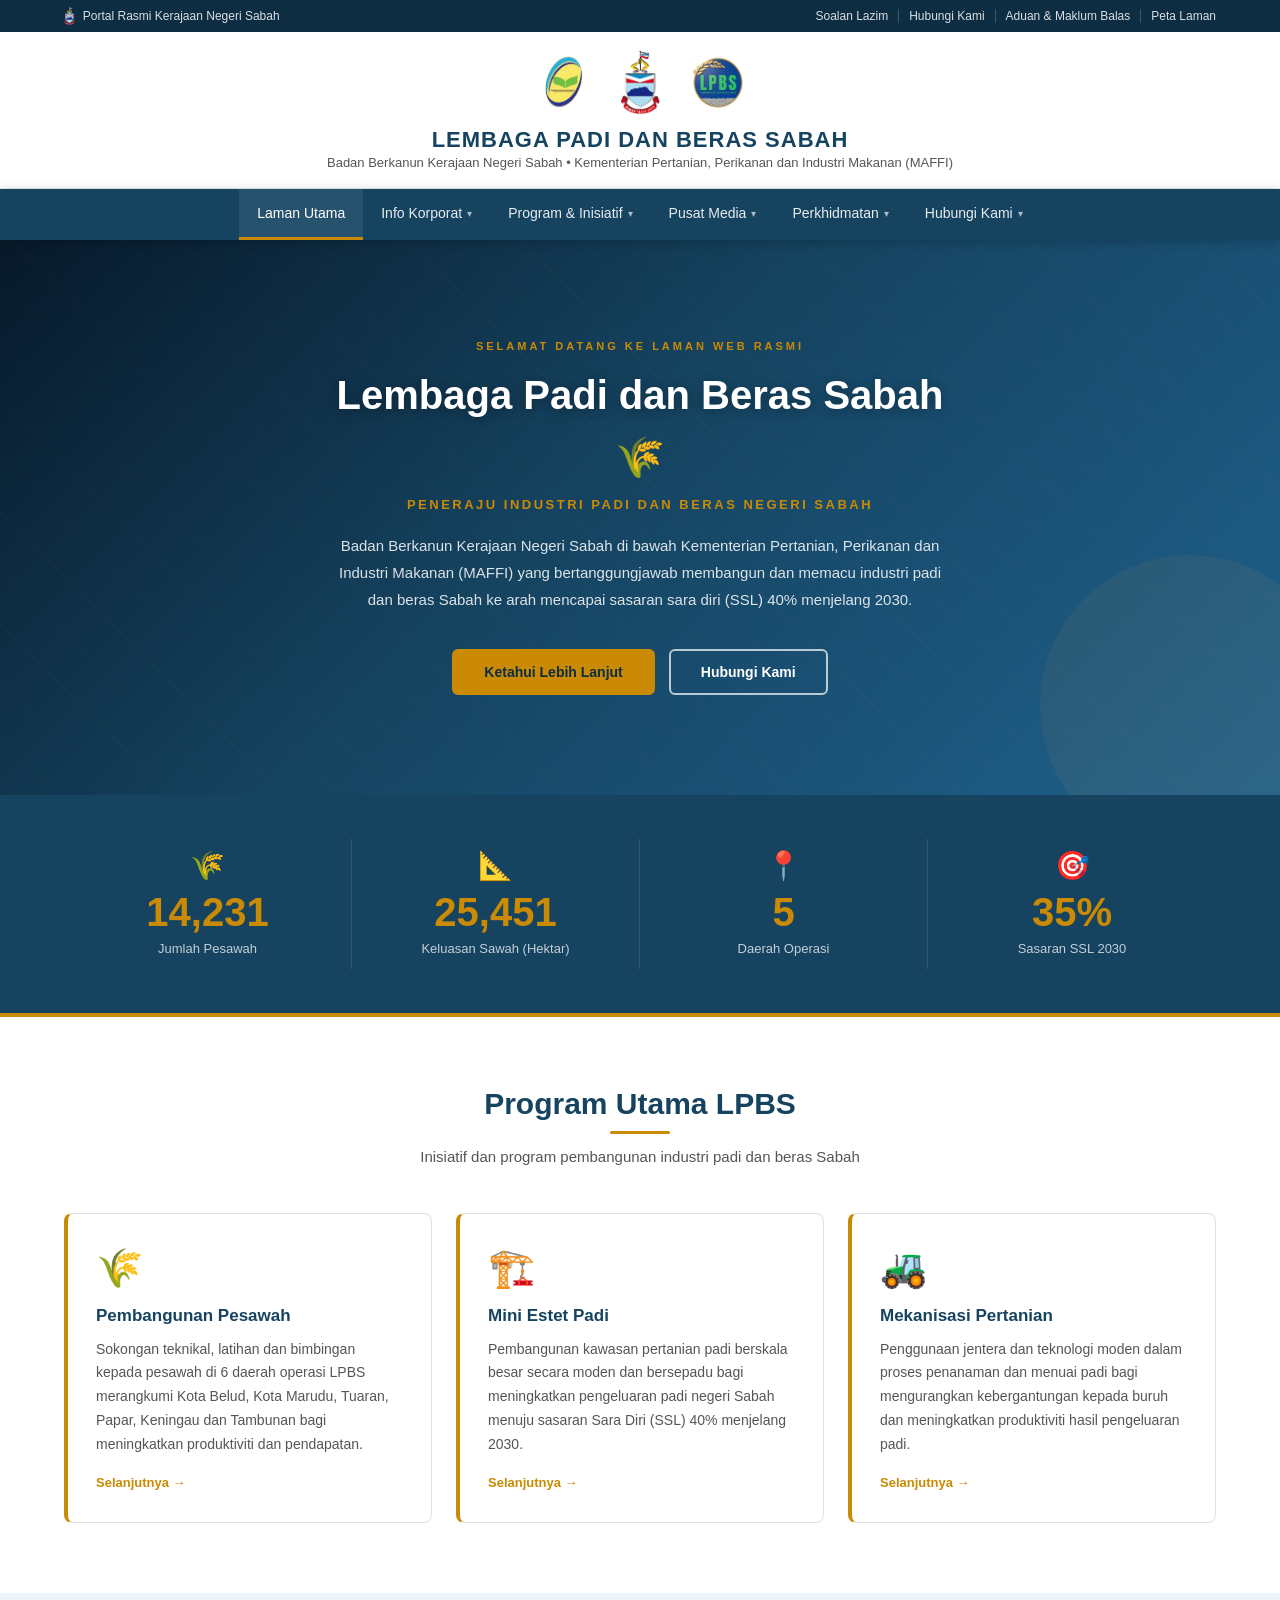
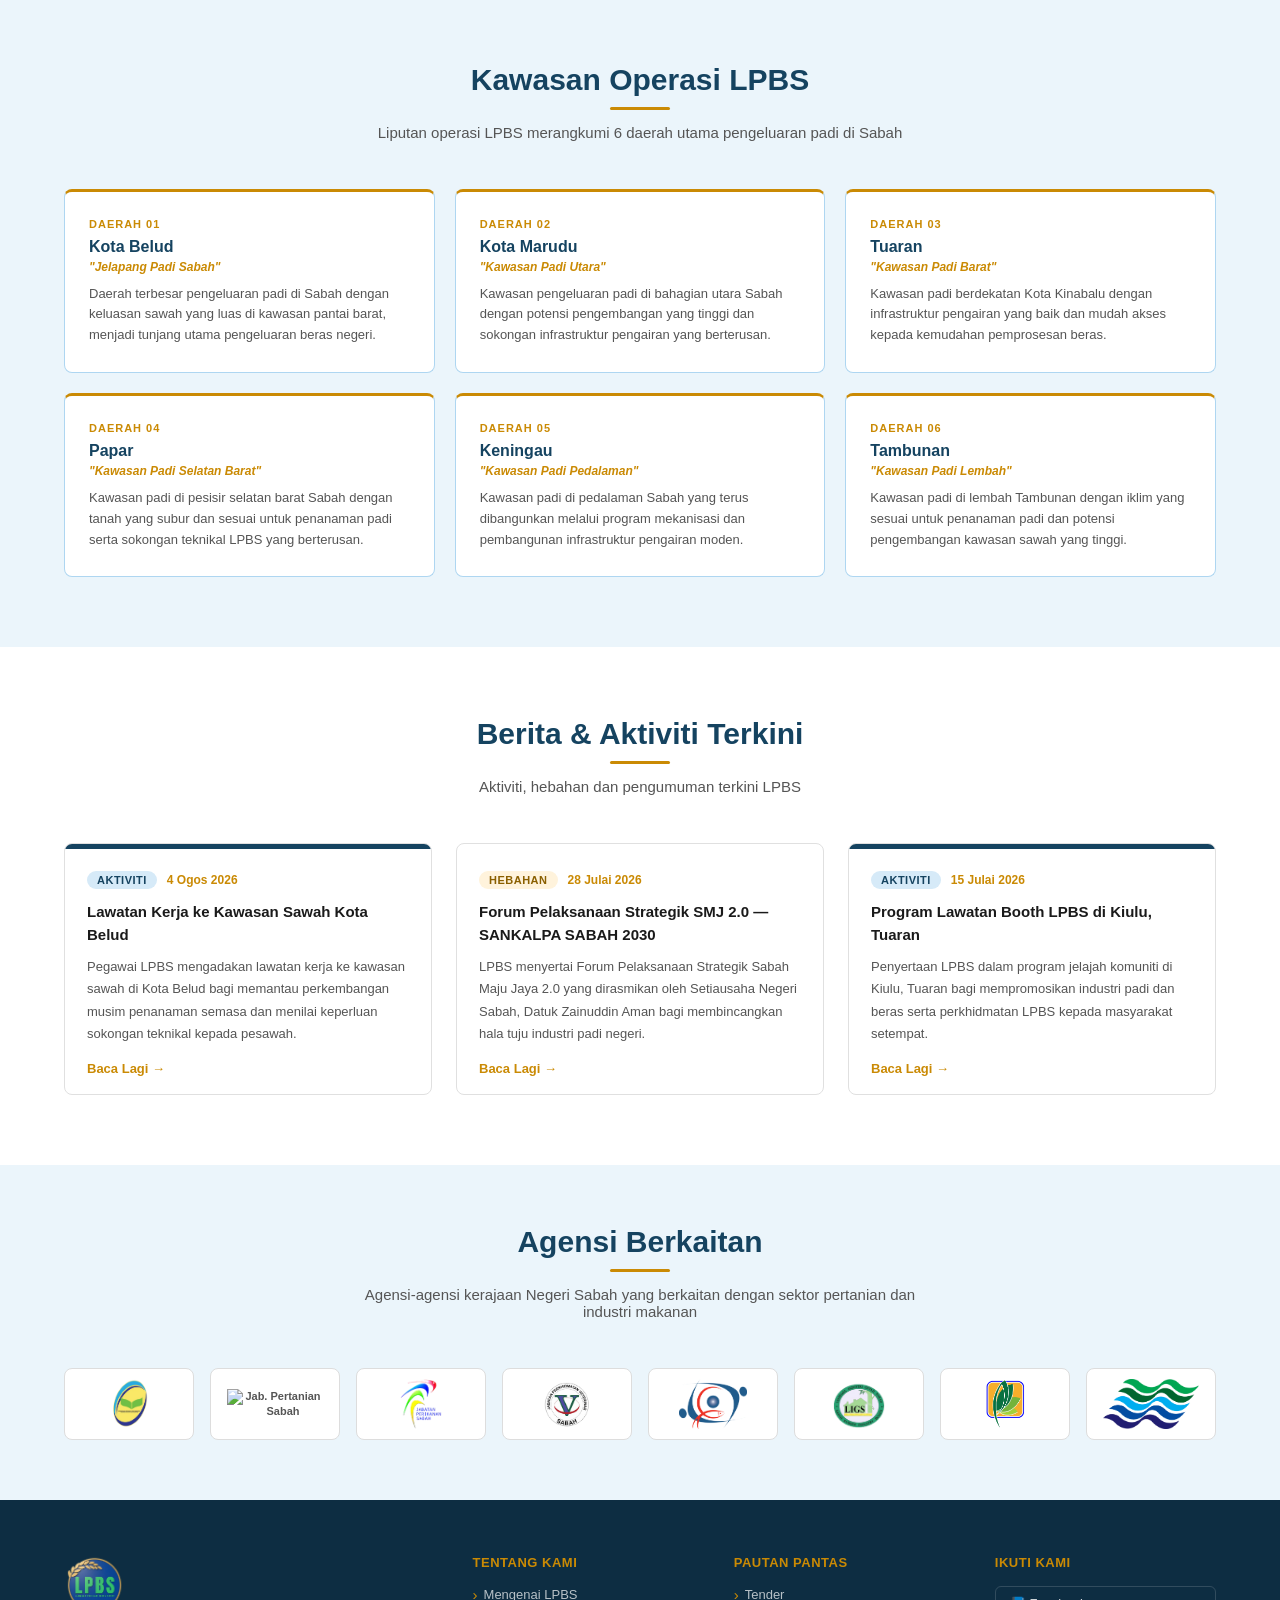
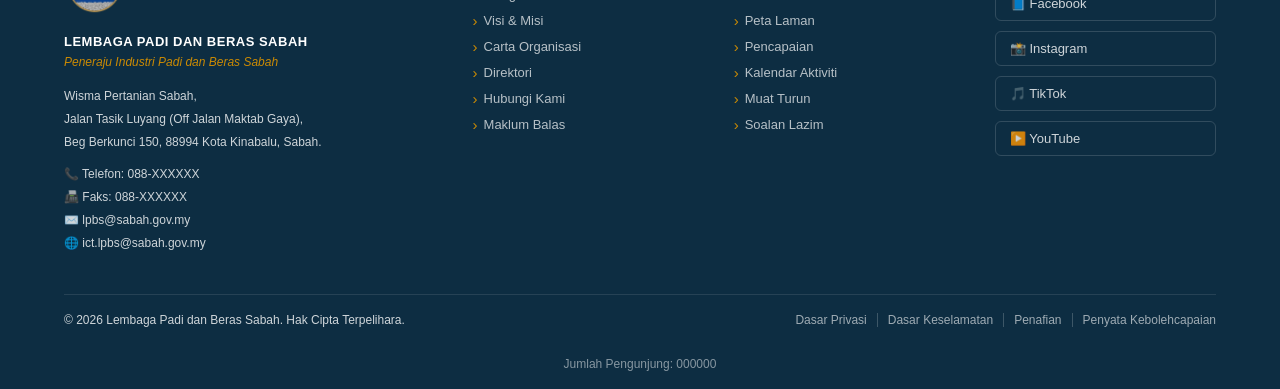
==== commit 3f34af60: "Tukar JS kepada logo Jata Sabah di bar utiliti" ====
--- a/index.html
+++ b/index.html
@@ -13,7 +13,7 @@
 <div class="bar-utiliti">
   <div class="bekas">
     <div class="kiri">
-      <span class="jata-kecil">JS</span>
+      <img src="assets/jata-sabah.png" alt="Jata Sabah" style="height:18px;width:auto;object-fit:contain;vertical-align:middle">
       <a href="https://sabah.gov.my" target="_blank">Portal Rasmi Kerajaan Negeri Sabah</a>
     </div>
     <div class="kanan">
--- a/css/style.css
+++ b/css/style.css
@@ -6,14 +6,14 @@
 *, *::before, *::after { box-sizing: border-box; margin: 0; padding: 0; }
 
 :root {
-  --primary:     #0F4C81;
-  --primary-dk:  #0a3258;
-  --mid:         #1A6BB5;
-  --accent:      #E0AA50;
-  --accent-cerah:#F0C060;
-  --hijau-muda:  #E8F2FC;
-  --latar:       #F0F6FC;
-  --sempadan:    #C5DDF4;
+  --primary:     #154360;
+  --primary-dk:  #0d2d42;
+  --mid:         #1F618D;
+  --accent:      #CA8A04;
+  --accent-cerah:#E0A010;
+  --hijau-muda:  #D6EAF8;
+  --latar:       #EBF5FB;
+  --sempadan:    #AED6F1;
   --teks-gelap:  #1a1a1a;
   --teks-kelabu: #555;
   --font: 'Segoe UI', Arial, sans-serif;
@@ -45,12 +45,7 @@
 .bar-utiliti .kanan a { padding: 0 10px; border-right: 1px solid rgba(255,255,255,0.2); }
 .bar-utiliti .kanan a:last-child { border-right: none; padding-right: 0; }
 .jata-kecil {
-  width: 20px; height: 20px;
-  background: var(--accent);
-  border-radius: 50%;
-  display: inline-flex; align-items: center; justify-content: center;
-  font-size: 9px; font-weight: 700; color: var(--primary-dk);
-  flex-shrink: 0;
+  display: none;
 }
 
 /* ============================================
@@ -242,7 +237,7 @@
    HERO BANNER
    ============================================ */
 .hero {
-  background: linear-gradient(135deg, #061e3a 0%, var(--primary) 45%, var(--mid) 100%);
+  background: linear-gradient(135deg, #07192a 0%, var(--primary) 45%, var(--mid) 100%);
   position: relative;
   overflow: hidden;
   padding: 100px 24px;
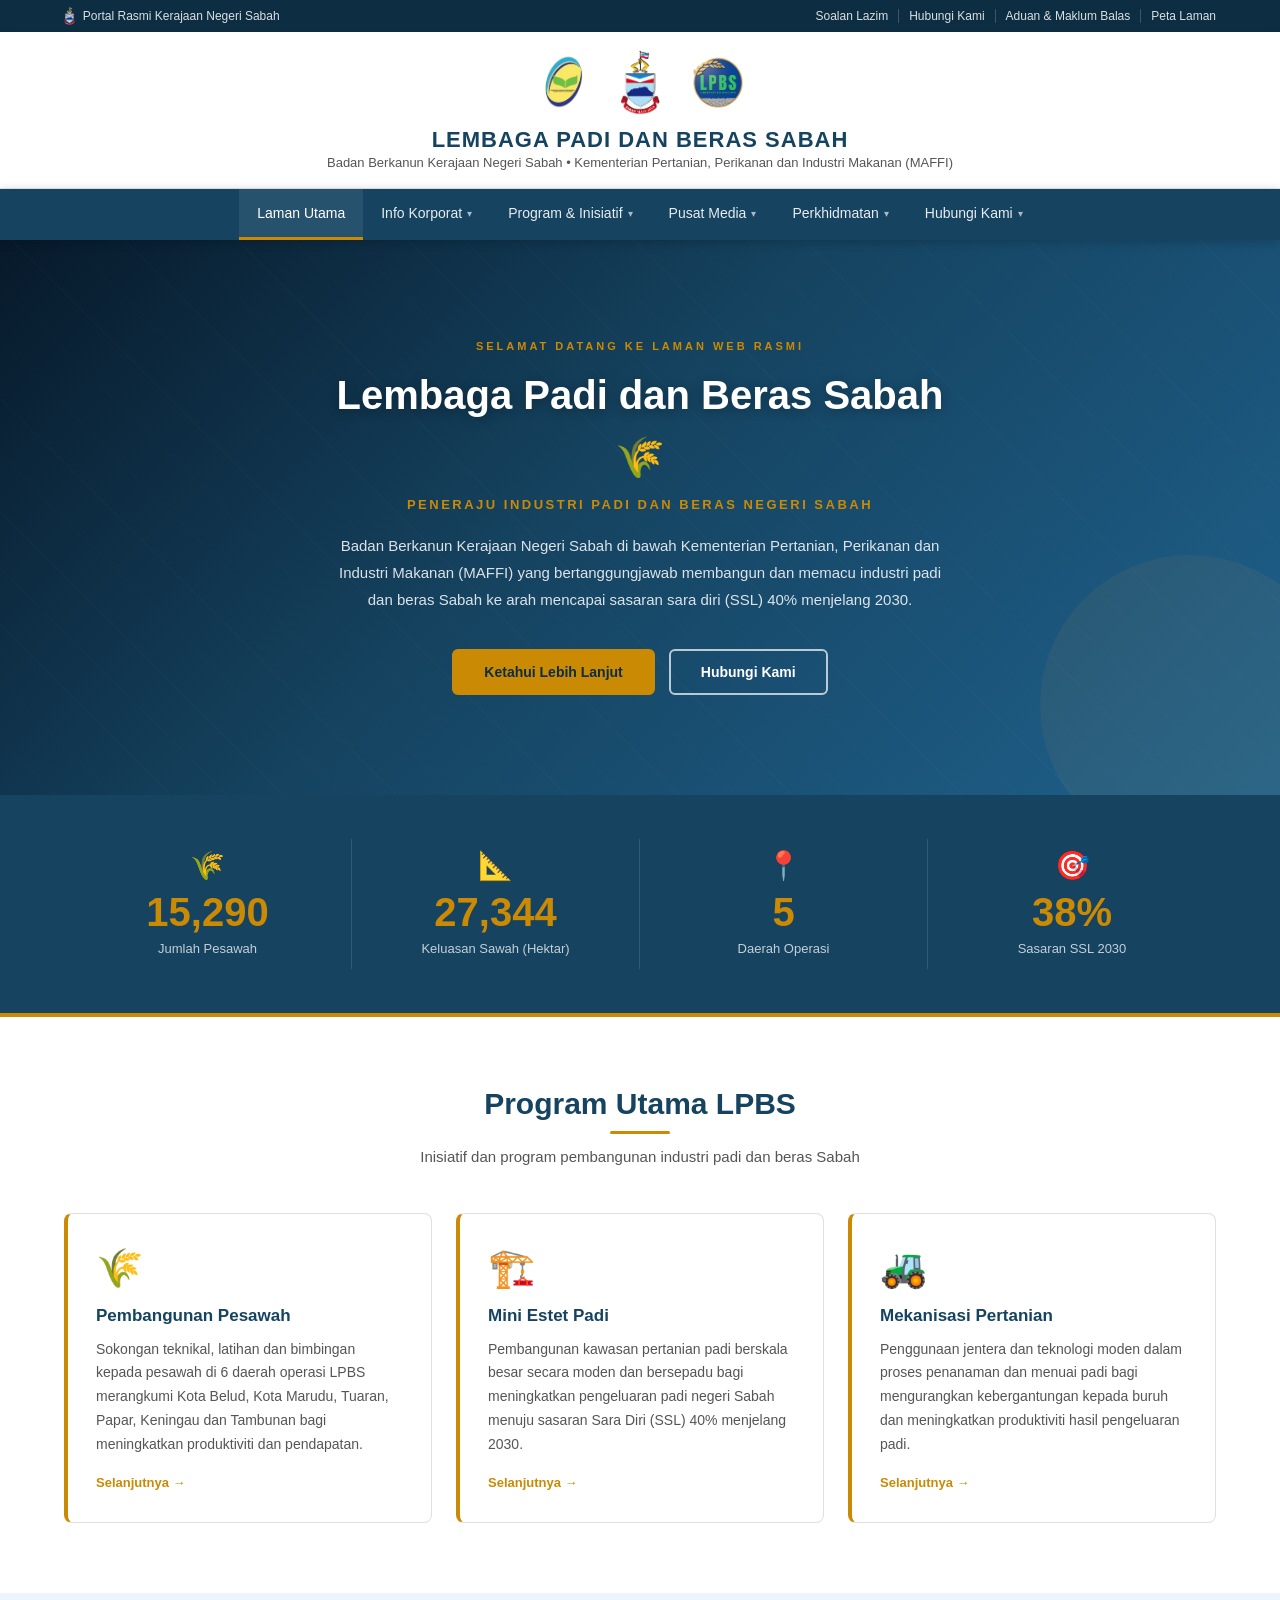
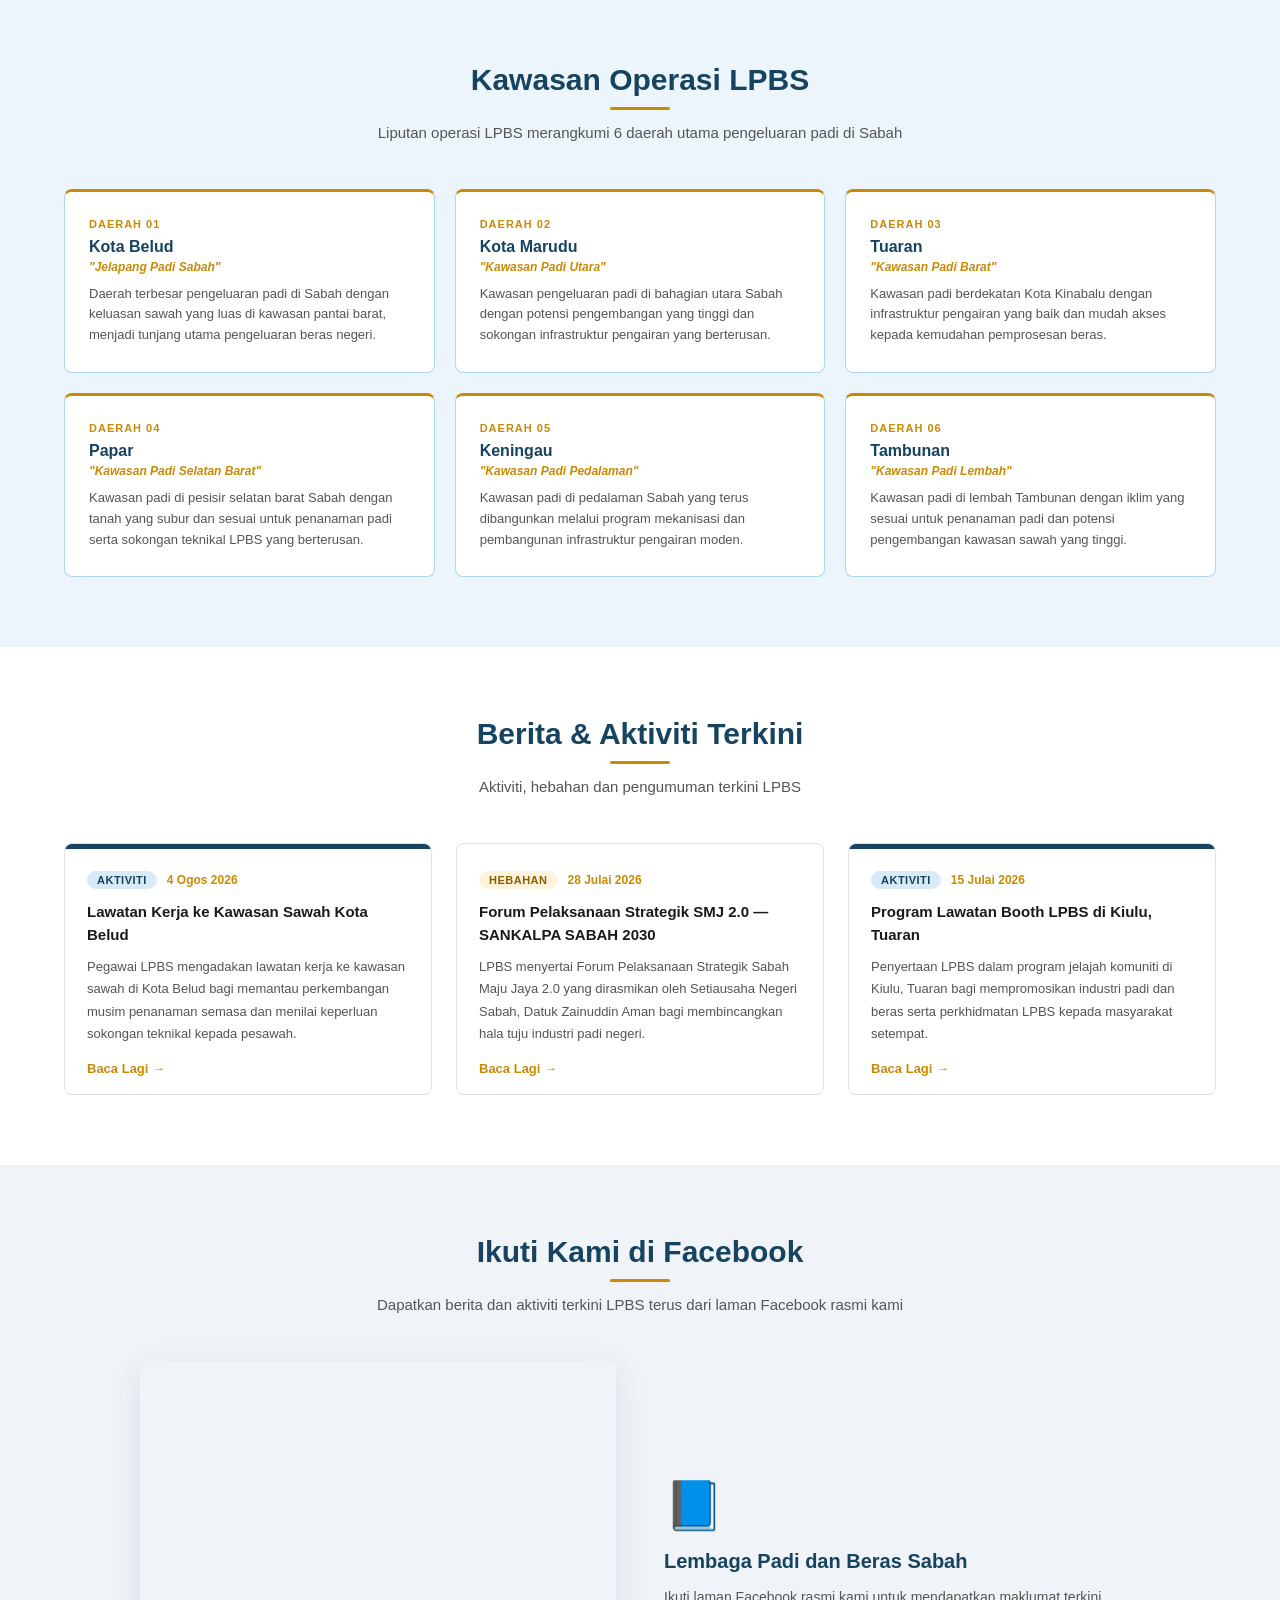
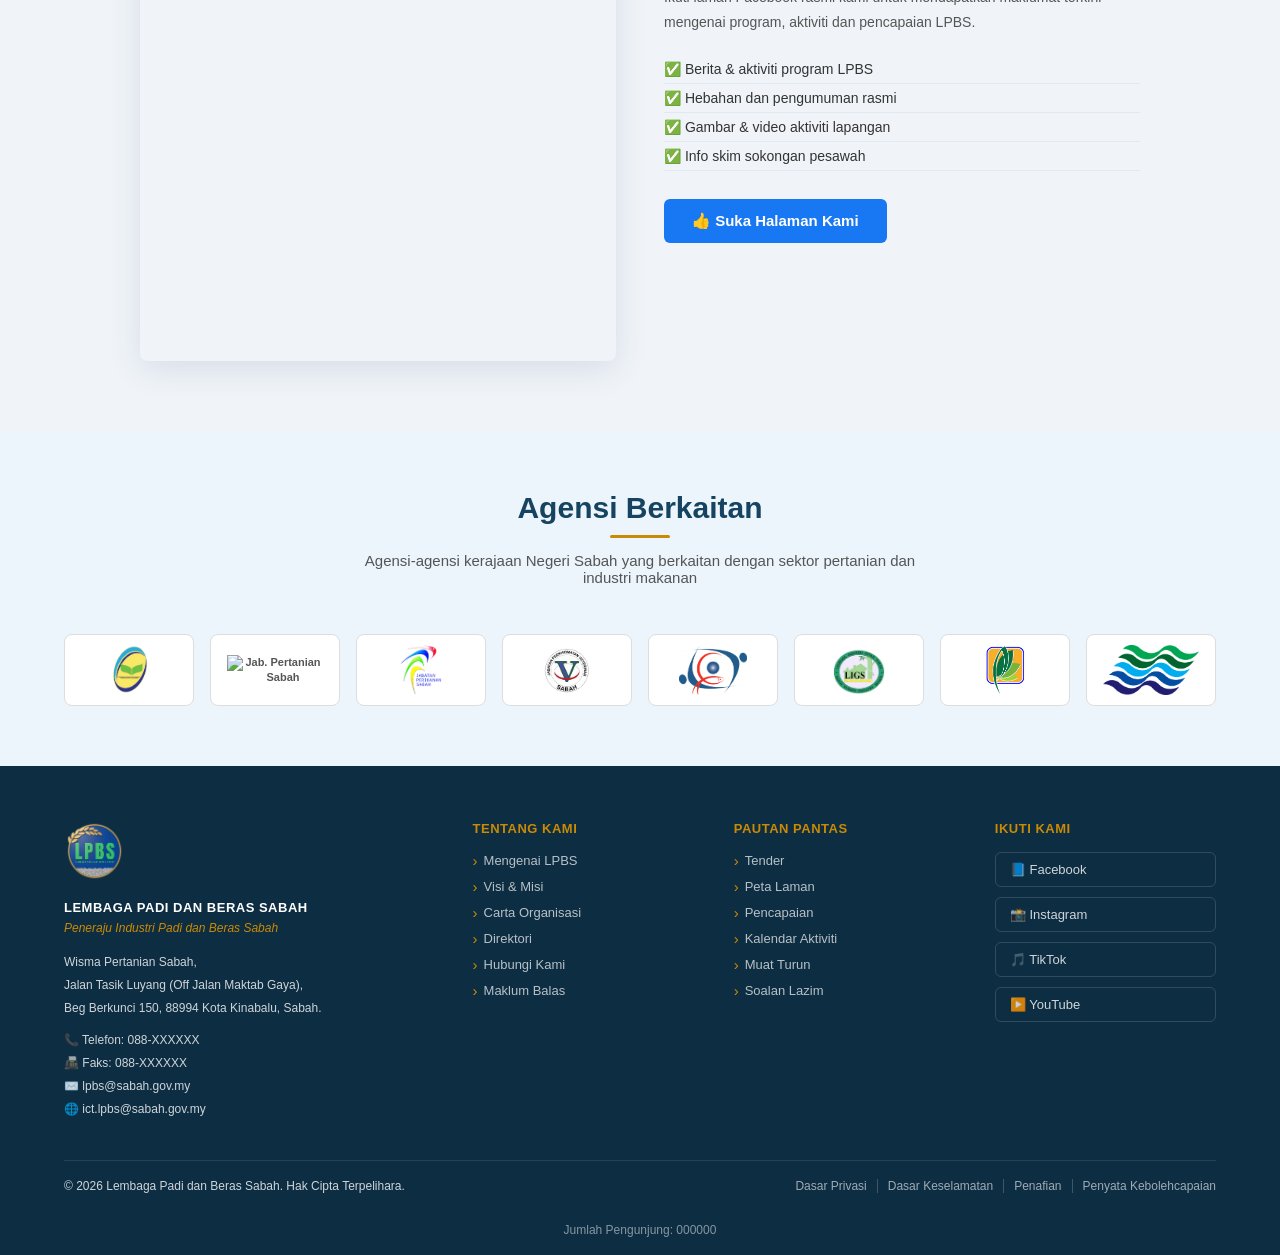
==== commit 4e2fbaf6: "Tambah Facebook Page Plugin di homepage Co-Authored-By: Claude Opus 5.5 <noreply@anthropic.com>" ====
--- a/index.html
+++ b/index.html
@@ -274,6 +274,47 @@
           <p>Penyertaan LPBS dalam program jelajah komuniti di Kiulu, Tuaran bagi mempromosikan industri padi dan beras serta perkhidmatan LPBS kepada masyarakat setempat.</p>
           <a href="pages/pusat-media.html" class="pautan-baca">Baca Lagi →</a>
         </div>
+      </div>
+    </div>
+  </div>
+</section>
+
+<!-- FACEBOOK FEED SECTION -->
+<section class="seksyen-facebook">
+  <div class="bekas">
+    <div class="tajuk-seksyen">
+      <h2>Ikuti Kami di Facebook</h2>
+      <div class="garis-emas"></div>
+      <p>Dapatkan berita dan aktiviti terkini LPBS terus dari laman Facebook rasmi kami</p>
+    </div>
+    <div class="facebook-wrapper">
+      <div class="fb-page-container">
+        <iframe
+          src="https://www.facebook.com/plugins/page.php?href=https%3A%2F%2Fwww.facebook.com%2Flembagapadidanberassabah&tabs=timeline&width=500&height=600&small_header=false&adapt_container_width=true&hide_cover=false&show_facepile=true&appId"
+          width="500"
+          height="600"
+          style="border:none;overflow:hidden;border-radius:8px;"
+          scrolling="no"
+          frameborder="0"
+          allowfullscreen="true"
+          allow="autoplay; clipboard-write; encrypted-media; picture-in-picture; web-share">
+        </iframe>
+      </div>
+      <div class="facebook-cta">
+        <div class="fb-cta-icon">📘</div>
+        <h3>Lembaga Padi dan Beras Sabah</h3>
+        <p>Ikuti laman Facebook rasmi kami untuk mendapatkan maklumat terkini mengenai program, aktiviti dan pencapaian LPBS.</p>
+        <ul class="fb-cta-list">
+          <li>✅ Berita & aktiviti program LPBS</li>
+          <li>✅ Hebahan dan pengumuman rasmi</li>
+          <li>✅ Gambar & video aktiviti lapangan</li>
+          <li>✅ Info skim sokongan pesawah</li>
+        </ul>
+        <a href="https://www.facebook.com/lembagapadidanberassabah"
+           target="_blank"
+           class="btn-facebook">
+          👍 Suka Halaman Kami
+        </a>
       </div>
     </div>
   </div>
--- a/css/style.css
+++ b/css/style.css
@@ -816,3 +816,77 @@
   .statistik-grid { grid-template-columns: 1fr 1fr; }
   .stat-nombor { font-size: 30px; }
 }
+
+.seksyen-facebook {
+  background: #f0f4f8;
+  padding: 70px 0;
+}
+.facebook-wrapper {
+  display: grid;
+  grid-template-columns: 1fr 1fr;
+  gap: 48px;
+  align-items: center;
+  max-width: 1000px;
+  margin: 0 auto;
+}
+.fb-page-container {
+  display: flex;
+  justify-content: center;
+  box-shadow: 0 8px 32px rgba(21,67,96,0.12);
+  border-radius: 8px;
+  overflow: hidden;
+}
+.facebook-cta {
+  padding: 16px 0;
+}
+.fb-cta-icon {
+  font-size: 48px;
+  margin-bottom: 16px;
+}
+.facebook-cta h3 {
+  font-size: 20px;
+  font-weight: 700;
+  color: #154360;
+  margin-bottom: 12px;
+}
+.facebook-cta p {
+  font-size: 14px;
+  color: #555;
+  line-height: 1.8;
+  margin-bottom: 20px;
+}
+.fb-cta-list {
+  list-style: none;
+  padding: 0;
+  margin-bottom: 28px;
+}
+.fb-cta-list li {
+  font-size: 14px;
+  color: #333;
+  padding: 6px 0;
+  border-bottom: 1px solid #e0e8f0;
+}
+.btn-facebook {
+  display: inline-block;
+  background: #1877F2;
+  color: #fff;
+  font-weight: 700;
+  font-size: 15px;
+  padding: 13px 28px;
+  border-radius: 6px;
+  transition: all 0.2s;
+  text-decoration: none;
+}
+.btn-facebook:hover {
+  background: #1560c8;
+  transform: translateY(-2px);
+}
+@media (max-width: 768px) {
+  .facebook-wrapper {
+    grid-template-columns: 1fr;
+  }
+  .fb-page-container iframe {
+    width: 100%;
+    max-width: 340px;
+  }
+}
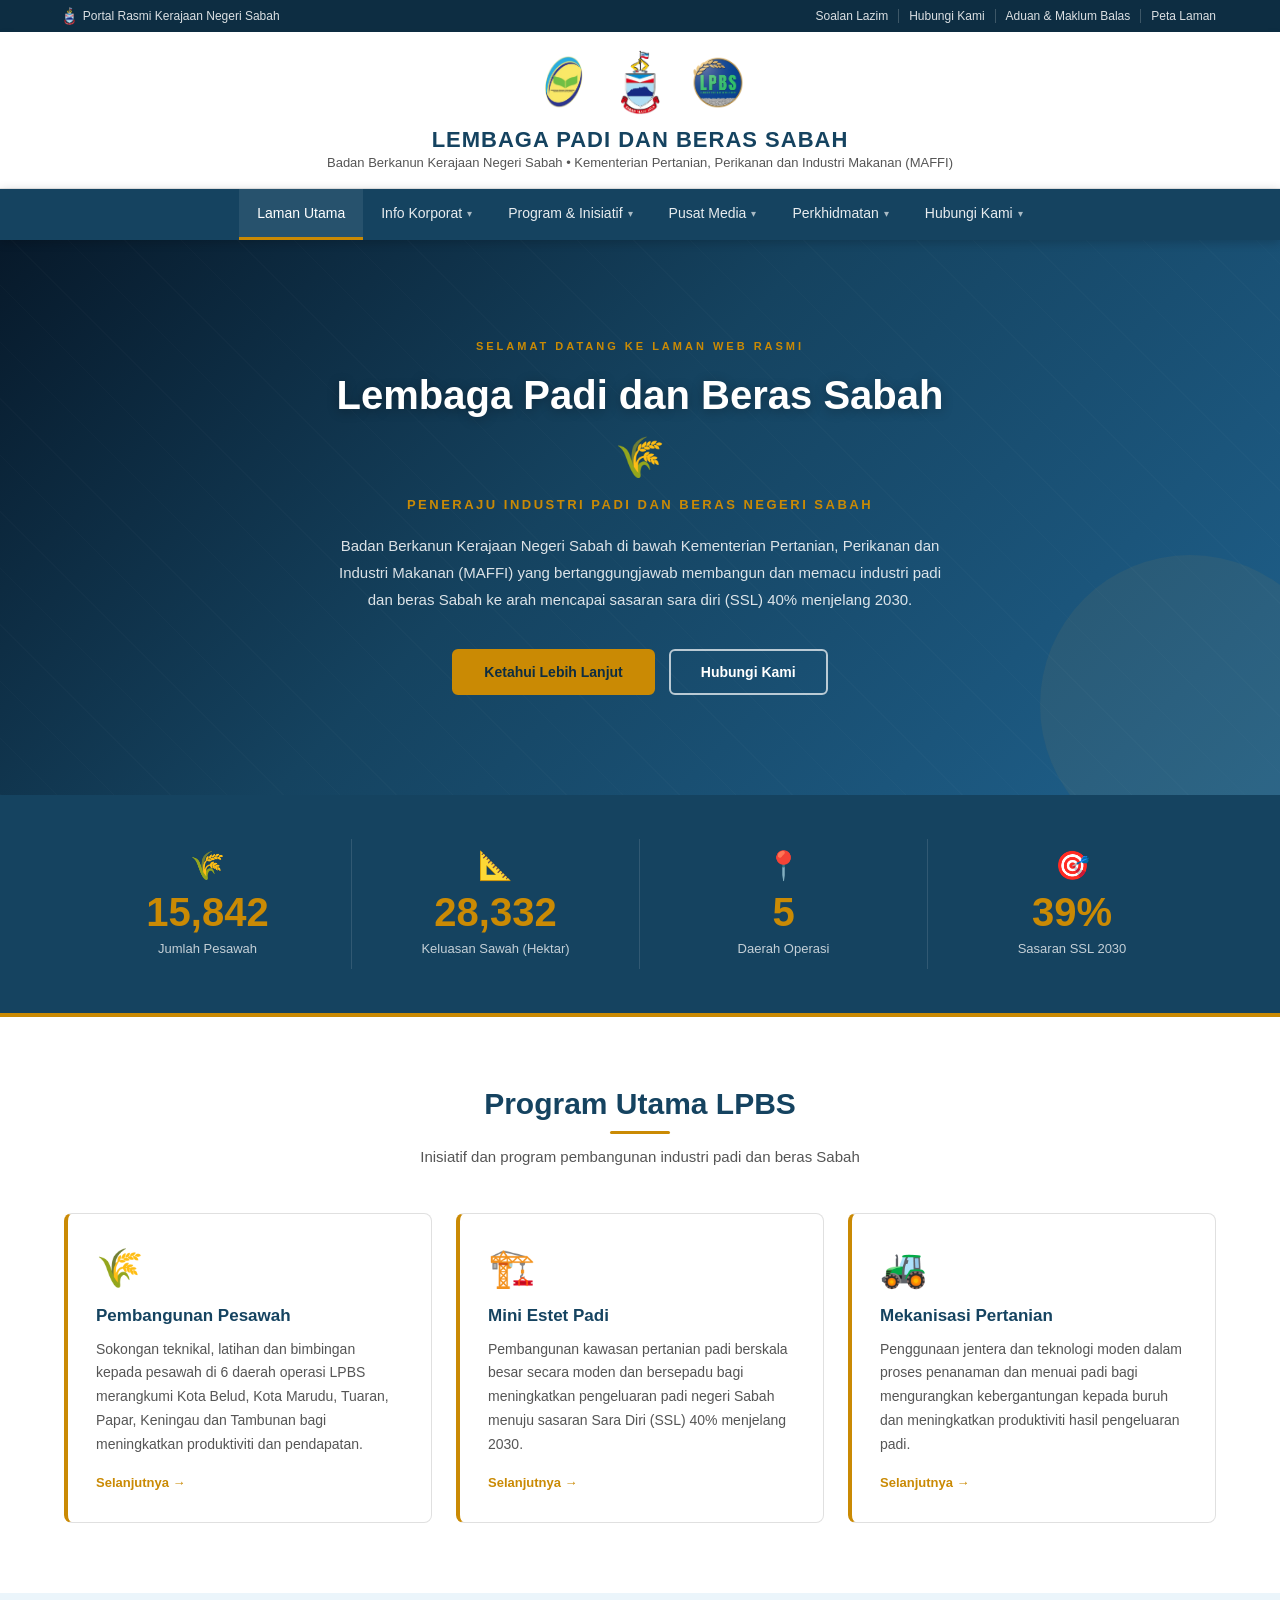
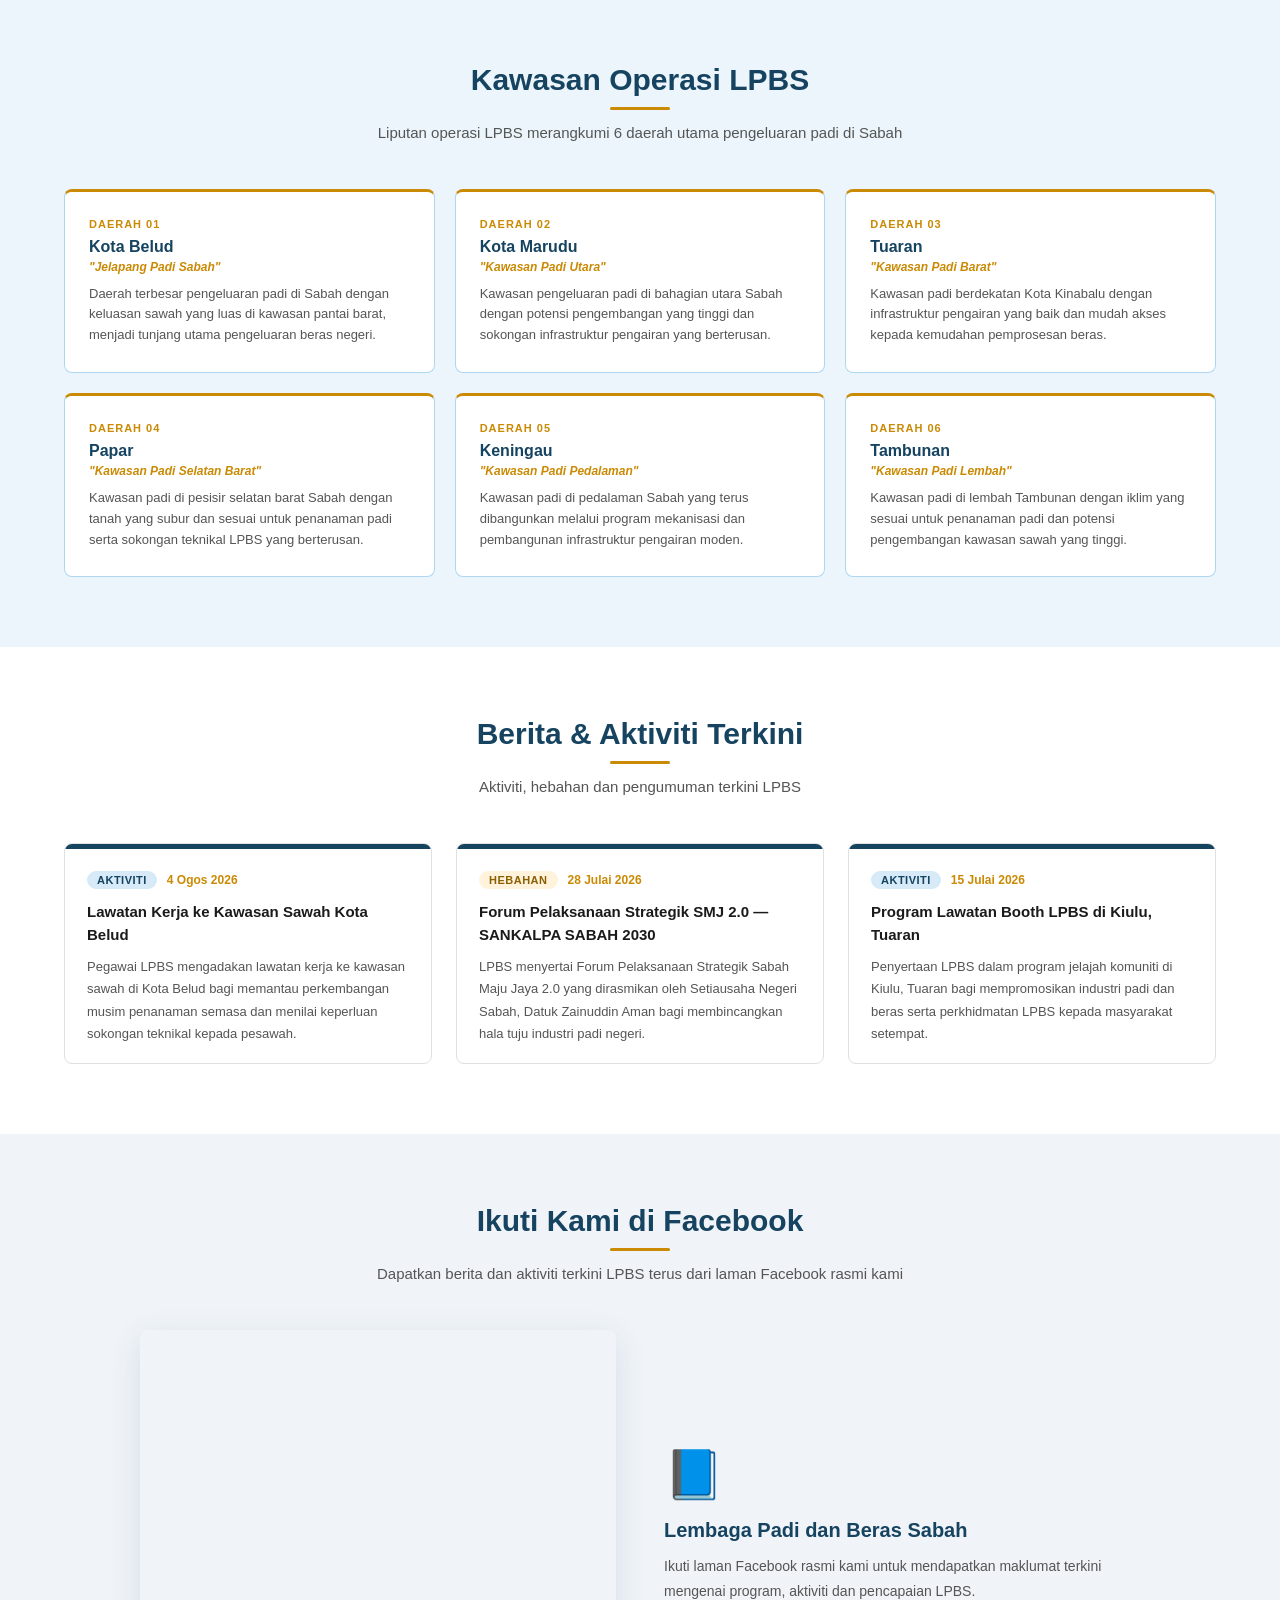
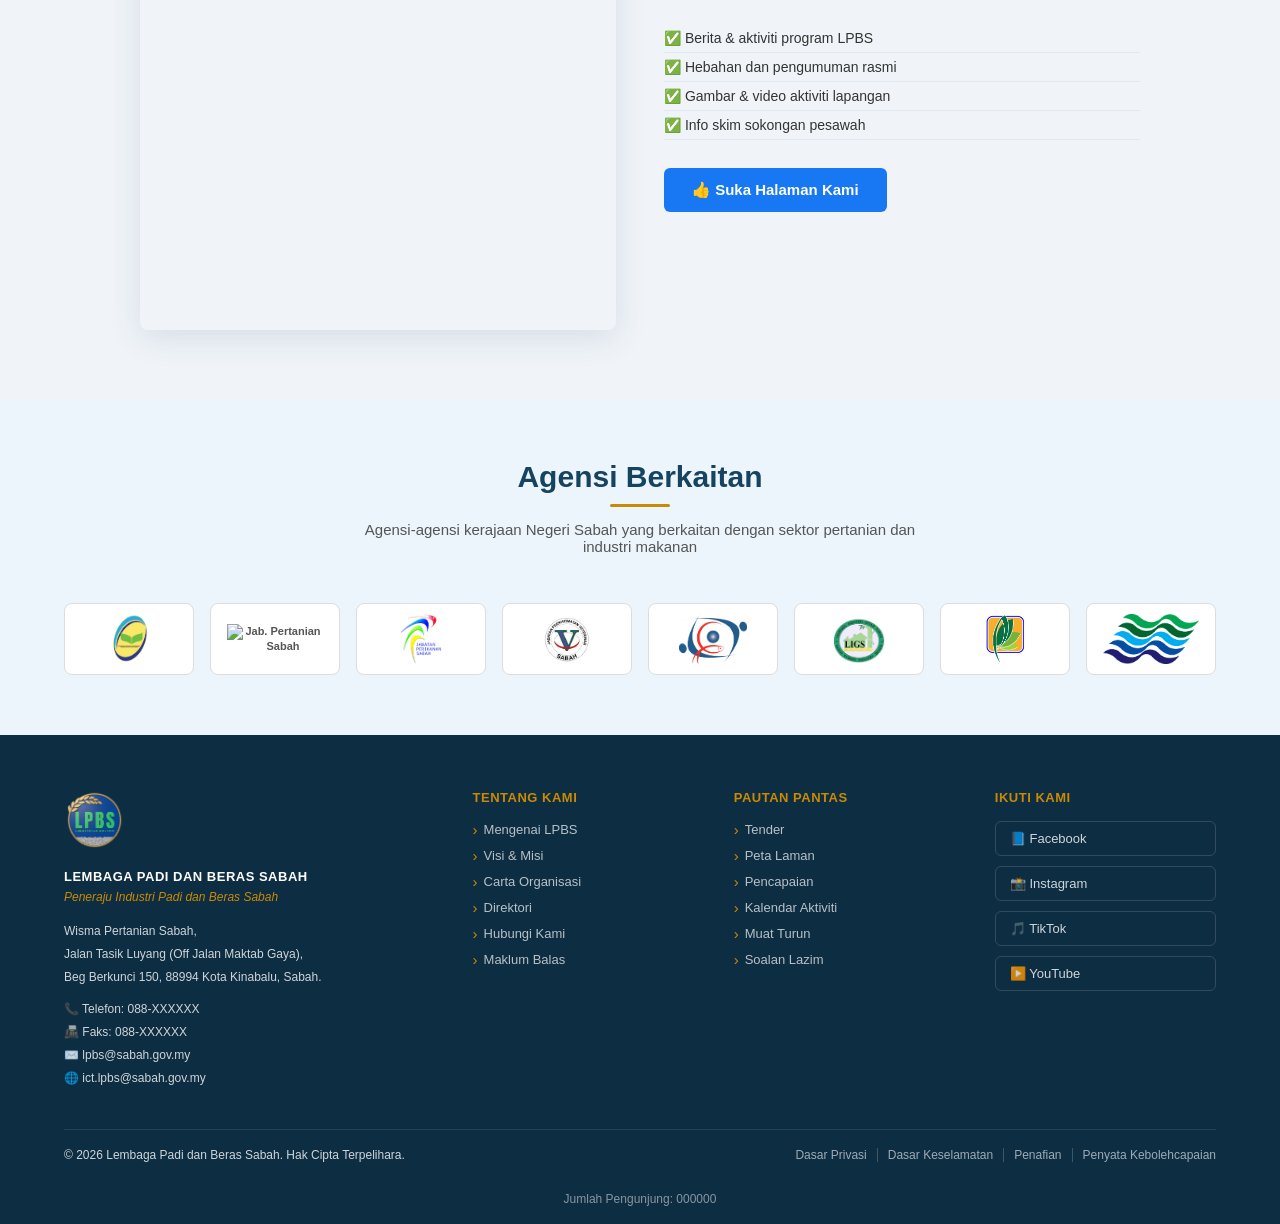
==== commit 41f9ffa3: "Editor berita + berita dinamik" ====
--- a/index.html
+++ b/index.html
@@ -238,7 +238,7 @@
       <div class="garis-emas"></div>
       <p>Aktiviti, hebahan dan pengumuman terkini LPBS</p>
     </div>
-    <div class="berita-grid">
+    <div id="senarai-berita" data-base="" class="berita-grid">
       <div class="kad-berita">
         <div class="berita-bar"></div>
         <div class="berita-kandungan">
@@ -248,7 +248,6 @@
           </div>
           <h3>Lawatan Kerja ke Kawasan Sawah Kota Belud</h3>
           <p>Pegawai LPBS mengadakan lawatan kerja ke kawasan sawah di Kota Belud bagi memantau perkembangan musim penanaman semasa dan menilai keperluan sokongan teknikal kepada pesawah.</p>
-          <a href="pages/pusat-media.html" class="pautan-baca">Baca Lagi →</a>
         </div>
       </div>
       <div class="kad-berita">
@@ -260,7 +259,6 @@
           </div>
           <h3>Forum Pelaksanaan Strategik SMJ 2.0 — SANKALPA SABAH 2030</h3>
           <p>LPBS menyertai Forum Pelaksanaan Strategik Sabah Maju Jaya 2.0 yang dirasmikan oleh Setiausaha Negeri Sabah, Datuk Zainuddin Aman bagi membincangkan hala tuju industri padi negeri.</p>
-          <a href="pages/pusat-media.html" class="pautan-baca">Baca Lagi →</a>
         </div>
       </div>
       <div class="kad-berita">
@@ -272,7 +270,6 @@
           </div>
           <h3>Program Lawatan Booth LPBS di Kiulu, Tuaran</h3>
           <p>Penyertaan LPBS dalam program jelajah komuniti di Kiulu, Tuaran bagi mempromosikan industri padi dan beras serta perkhidmatan LPBS kepada masyarakat setempat.</p>
-          <a href="pages/pusat-media.html" class="pautan-baca">Baca Lagi →</a>
         </div>
       </div>
     </div>
@@ -422,5 +419,6 @@
 </footer>
 
 <script src="js/main.js"></script>
+<script src="js/berita.js"></script>
 </body>
 </html>
--- a/css/style.css
+++ b/css/style.css
@@ -890,3 +890,6 @@
     max-width: 340px;
   }
 }
+
+/* Gambar kad berita dinamik */
+.berita-gambar { width: 100%; aspect-ratio: 16 / 9; object-fit: cover; display: block; }
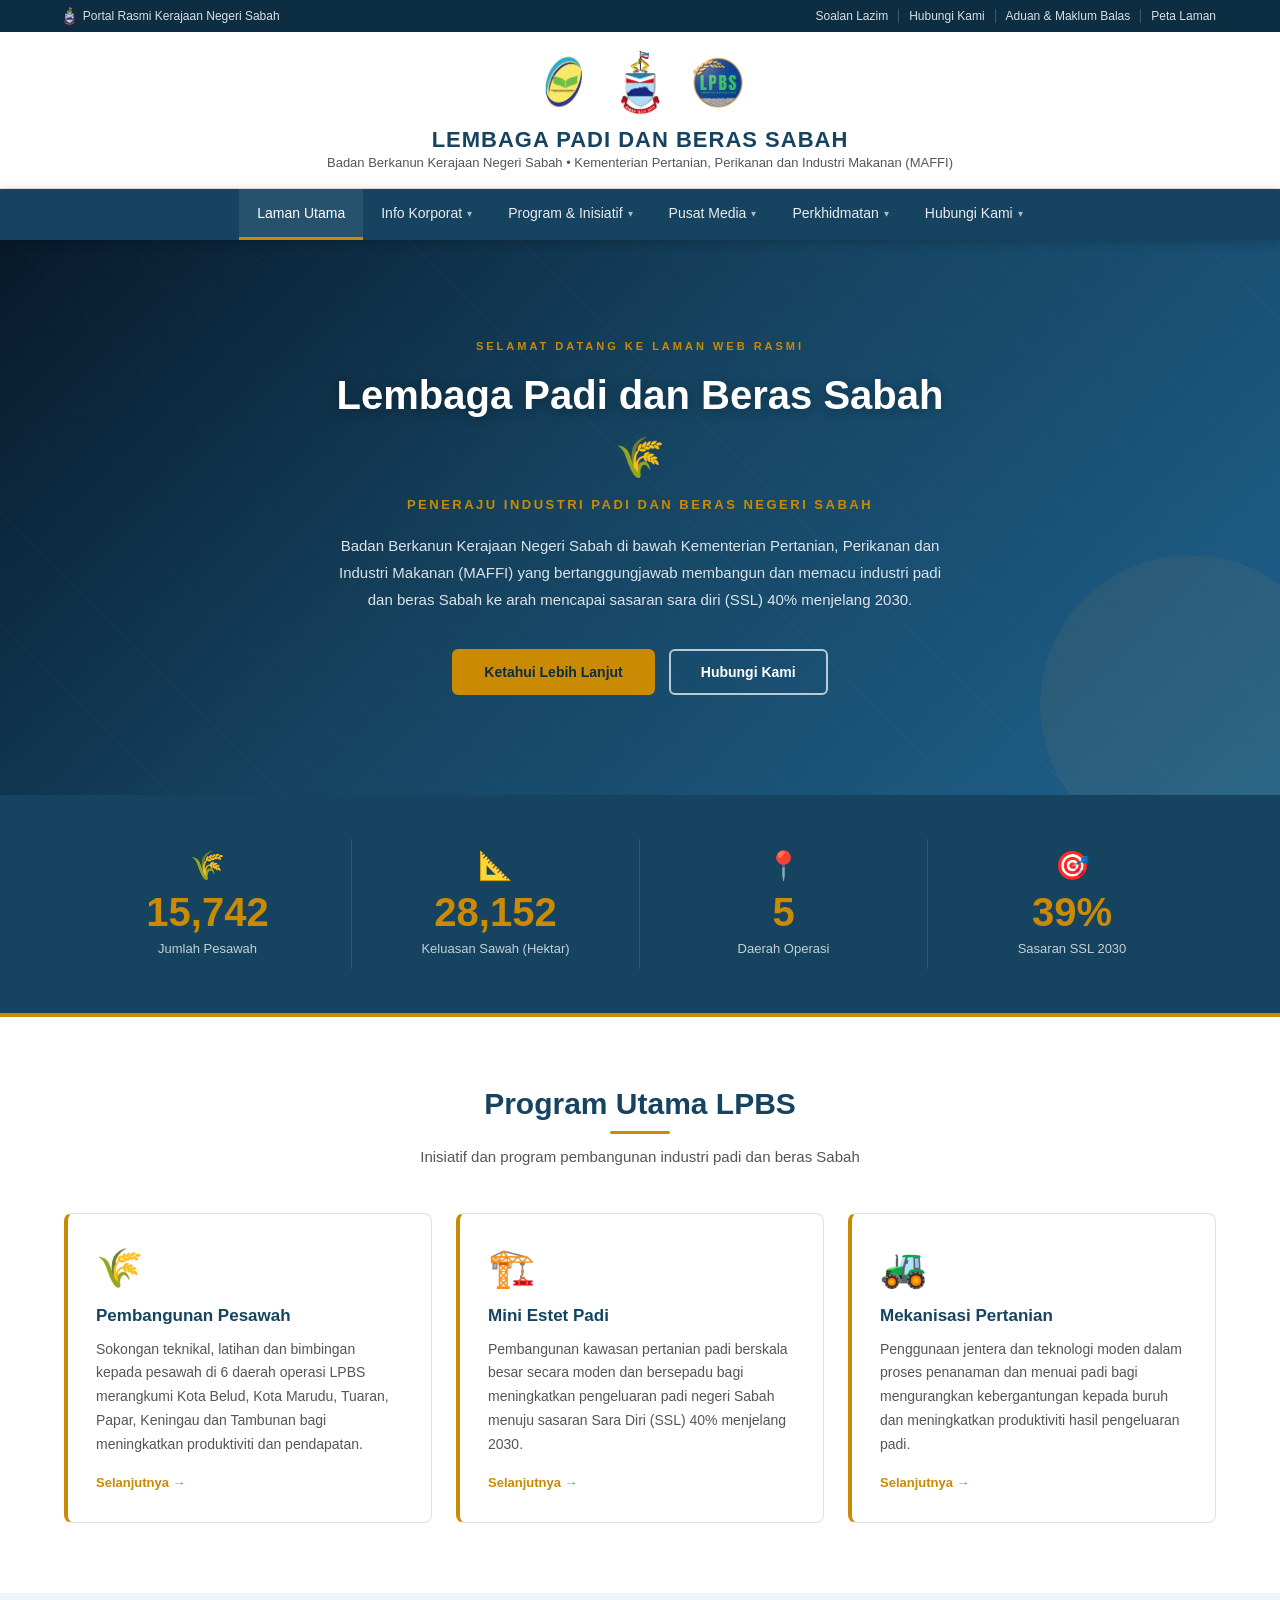
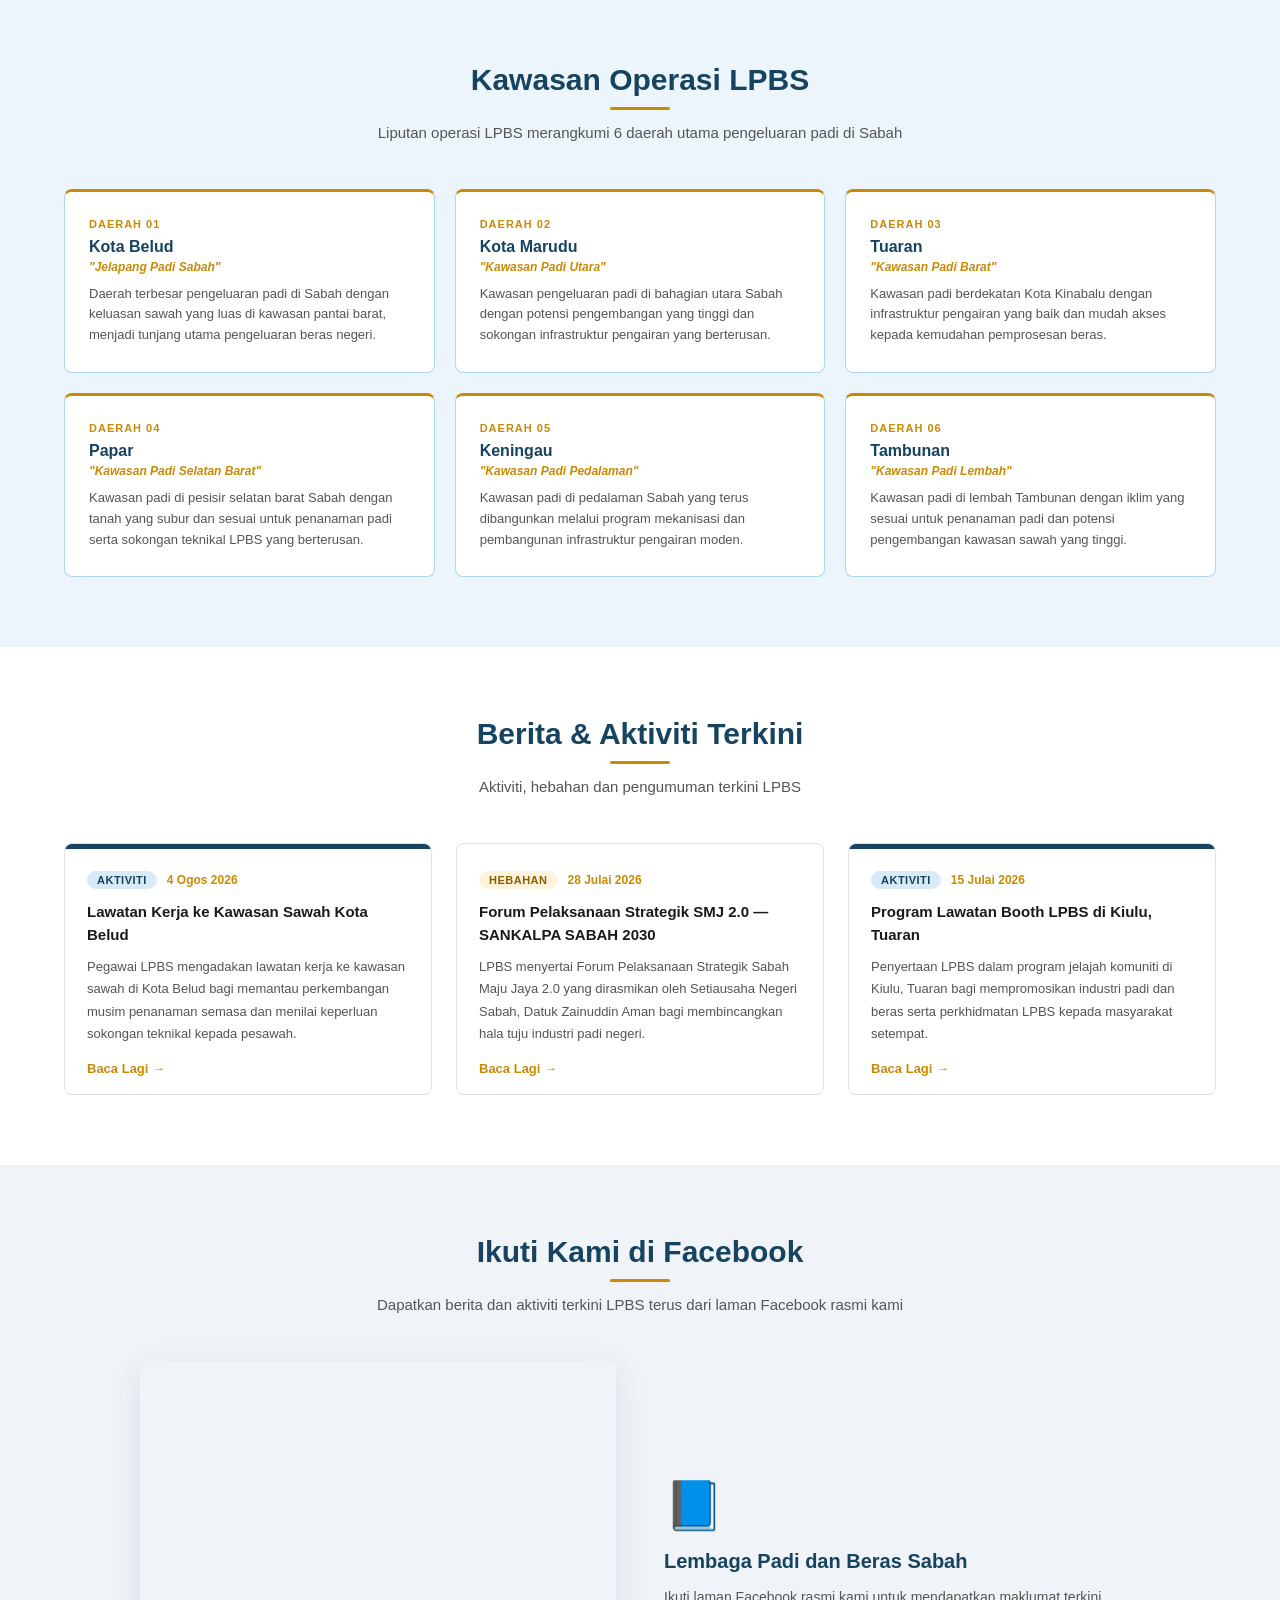
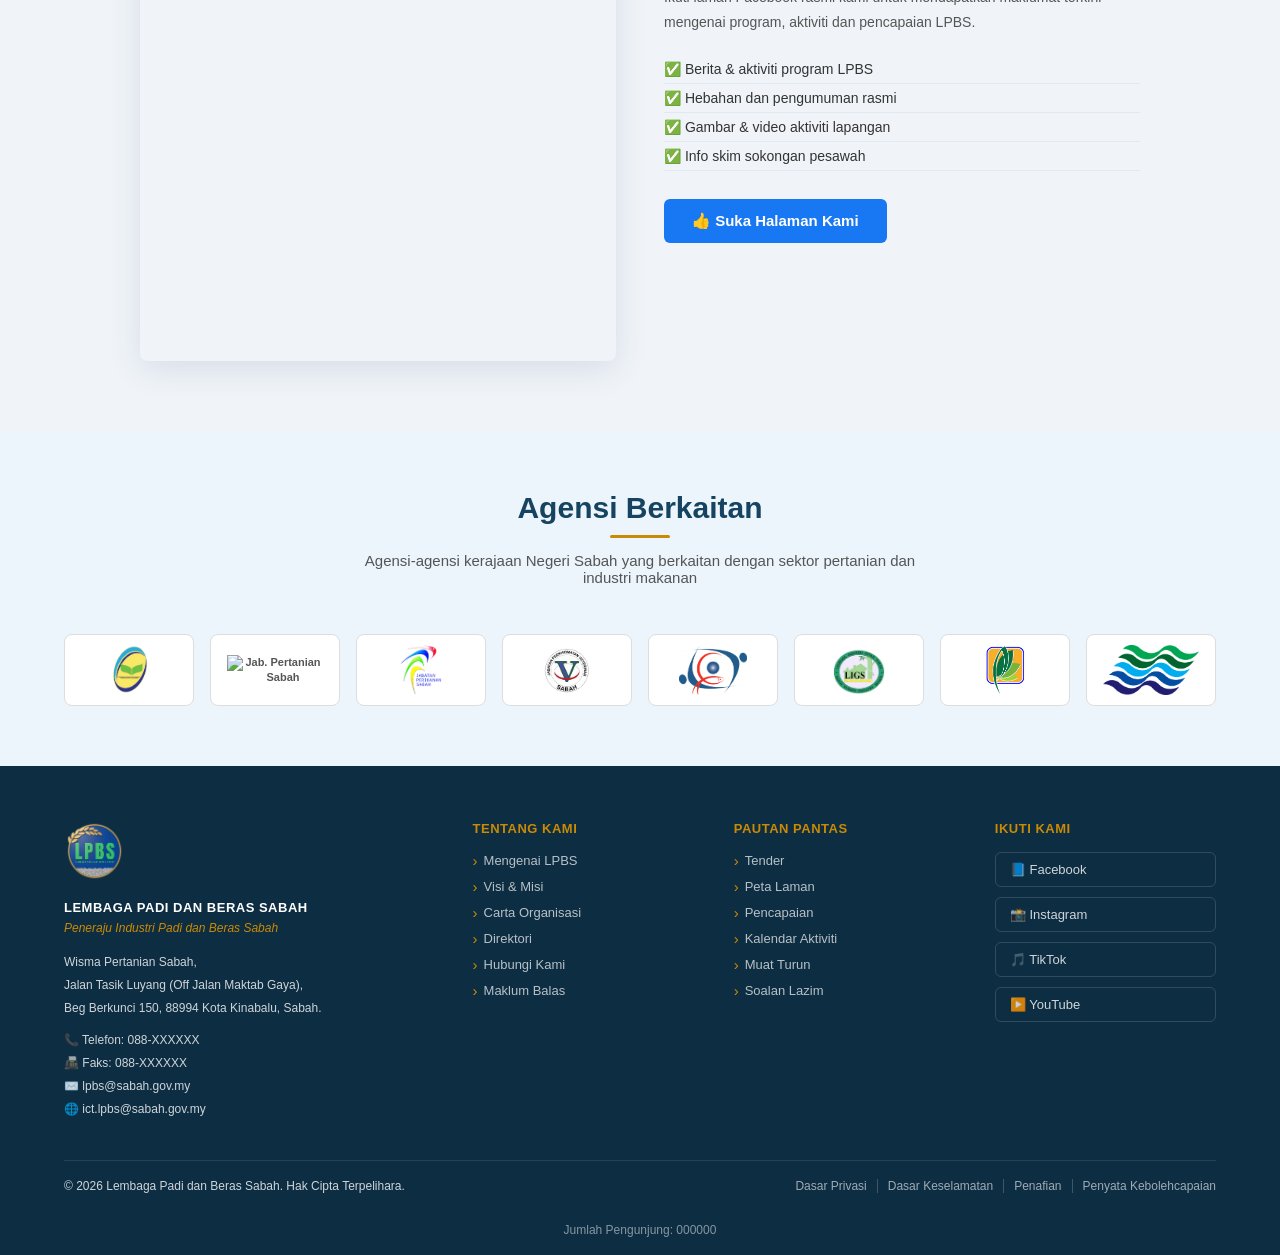
==== commit 8359e2bf: "Revert "Editor berita + berita dinamik" This reverts commit 41f9ffa312fbc1298b60e688a92b2238303c7012" ====
--- a/index.html
+++ b/index.html
@@ -238,7 +238,7 @@
       <div class="garis-emas"></div>
       <p>Aktiviti, hebahan dan pengumuman terkini LPBS</p>
     </div>
-    <div id="senarai-berita" data-base="" class="berita-grid">
+    <div class="berita-grid">
       <div class="kad-berita">
         <div class="berita-bar"></div>
         <div class="berita-kandungan">
@@ -248,6 +248,7 @@
           </div>
           <h3>Lawatan Kerja ke Kawasan Sawah Kota Belud</h3>
           <p>Pegawai LPBS mengadakan lawatan kerja ke kawasan sawah di Kota Belud bagi memantau perkembangan musim penanaman semasa dan menilai keperluan sokongan teknikal kepada pesawah.</p>
+          <a href="pages/pusat-media.html" class="pautan-baca">Baca Lagi →</a>
         </div>
       </div>
       <div class="kad-berita">
@@ -259,6 +260,7 @@
           </div>
           <h3>Forum Pelaksanaan Strategik SMJ 2.0 — SANKALPA SABAH 2030</h3>
           <p>LPBS menyertai Forum Pelaksanaan Strategik Sabah Maju Jaya 2.0 yang dirasmikan oleh Setiausaha Negeri Sabah, Datuk Zainuddin Aman bagi membincangkan hala tuju industri padi negeri.</p>
+          <a href="pages/pusat-media.html" class="pautan-baca">Baca Lagi →</a>
         </div>
       </div>
       <div class="kad-berita">
@@ -270,6 +272,7 @@
           </div>
           <h3>Program Lawatan Booth LPBS di Kiulu, Tuaran</h3>
           <p>Penyertaan LPBS dalam program jelajah komuniti di Kiulu, Tuaran bagi mempromosikan industri padi dan beras serta perkhidmatan LPBS kepada masyarakat setempat.</p>
+          <a href="pages/pusat-media.html" class="pautan-baca">Baca Lagi →</a>
         </div>
       </div>
     </div>
@@ -419,6 +422,5 @@
 </footer>
 
 <script src="js/main.js"></script>
-<script src="js/berita.js"></script>
 </body>
 </html>
--- a/css/style.css
+++ b/css/style.css
@@ -890,6 +890,3 @@
     max-width: 340px;
   }
 }
-
-/* Gambar kad berita dinamik */
-.berita-gambar { width: 100%; aspect-ratio: 16 / 9; object-fit: cover; display: block; }
